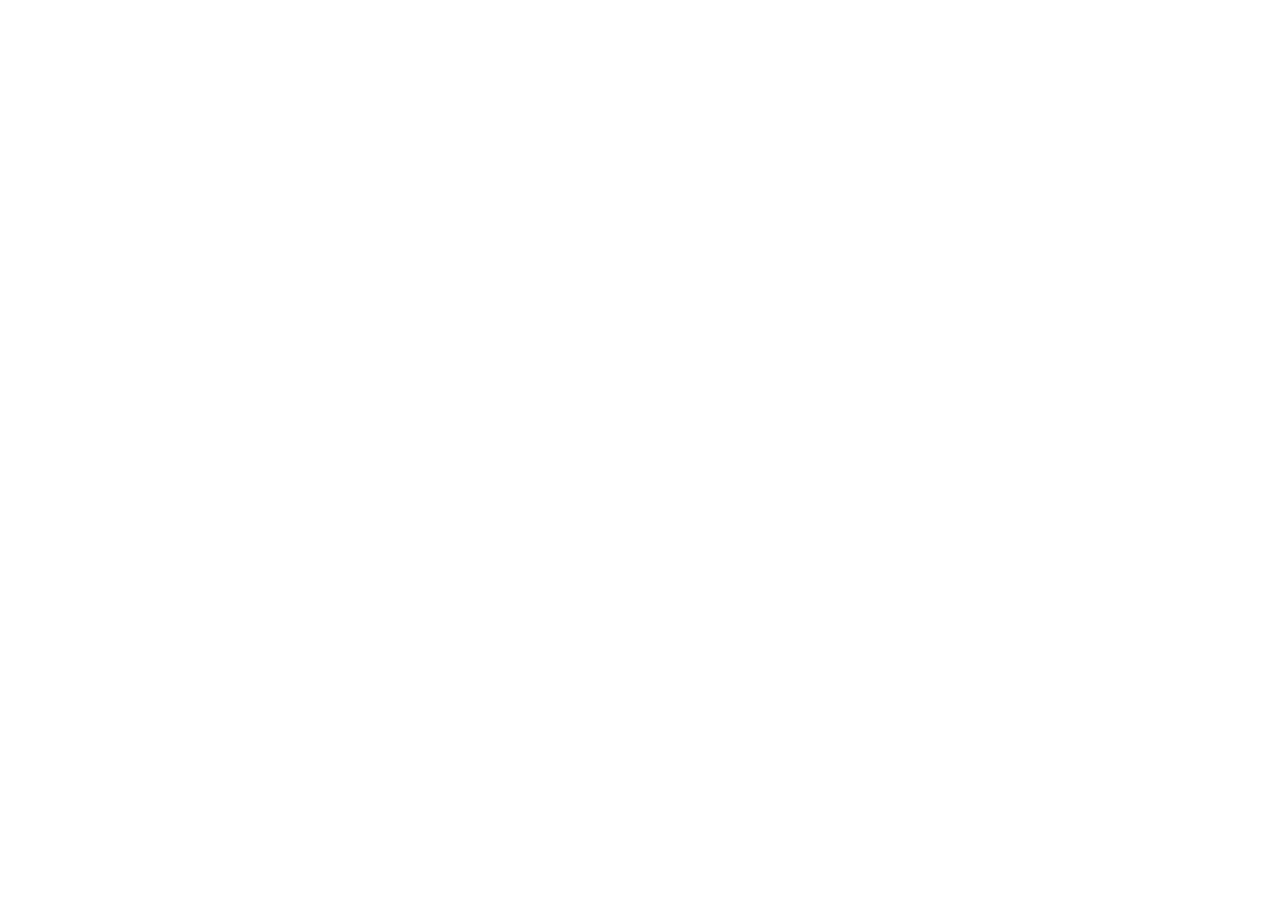
==== index.html @ 92d1eba6 "Überschriften und Schildchen: ruhiges Blau statt Türkis Kleine Überschriften hellblau auf Marineblau" ====
<!doctype html>
<html lang="de">
  <head>
    <meta charset="UTF-8" />
    <meta name="viewport" content="width=device-width, initial-scale=1.0" />
    <meta
      name="description"
      content="Konfigurieren Sie Ihren Skydancer: Garagenkonzept, Interieur, Reiseausführung und Gewicht."
    />
    <link rel="icon" type="image/png" href="./logo-original.png" />
    <title>Skydancer — Konfigurieren Sie Ihr Cabrio-Reisemobil</title>
    <script type="module" crossorigin src="/Skydancer-/assets/index-BU_CIuCB.js"></script>
    <link rel="stylesheet" crossorigin href="/Skydancer-/assets/index-BQ-g3cev.css?v=marineblau4">
  </head>
  <body>
    <div id="root"></div>
  </body>
</html>
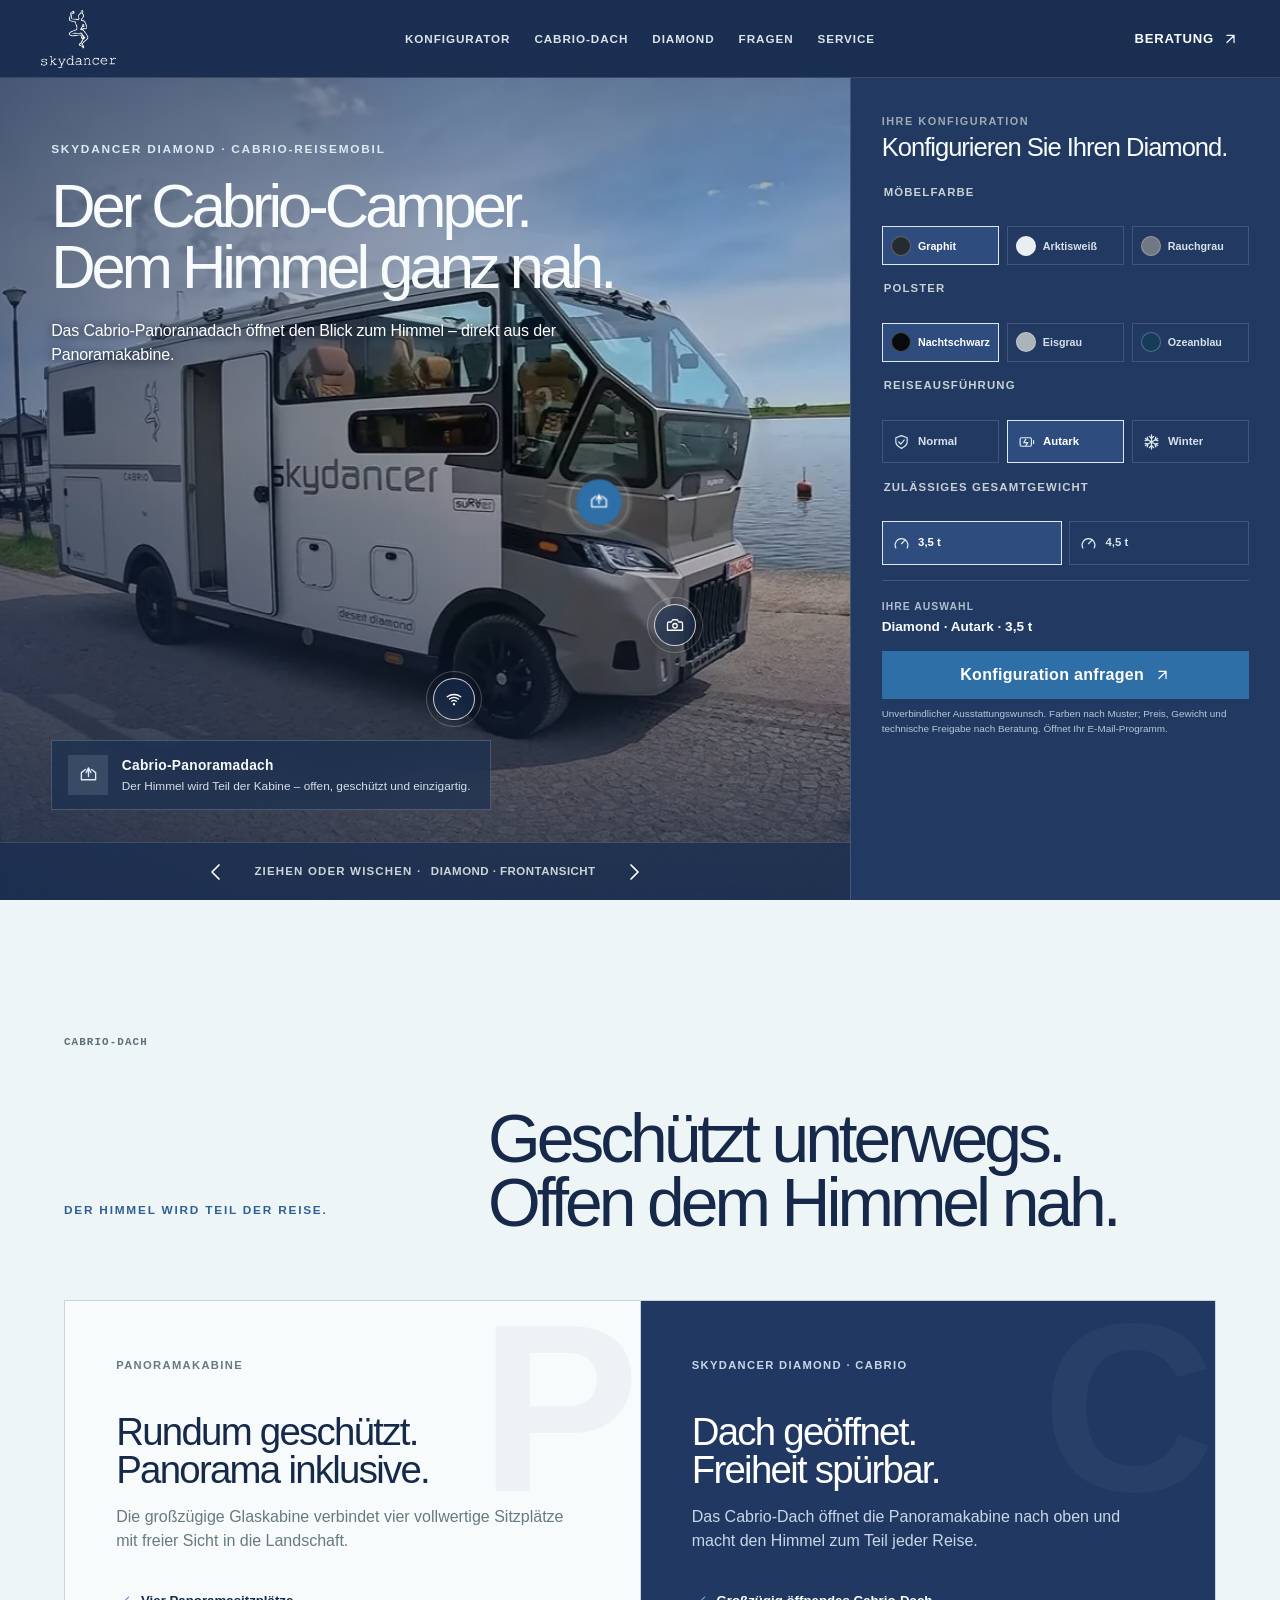
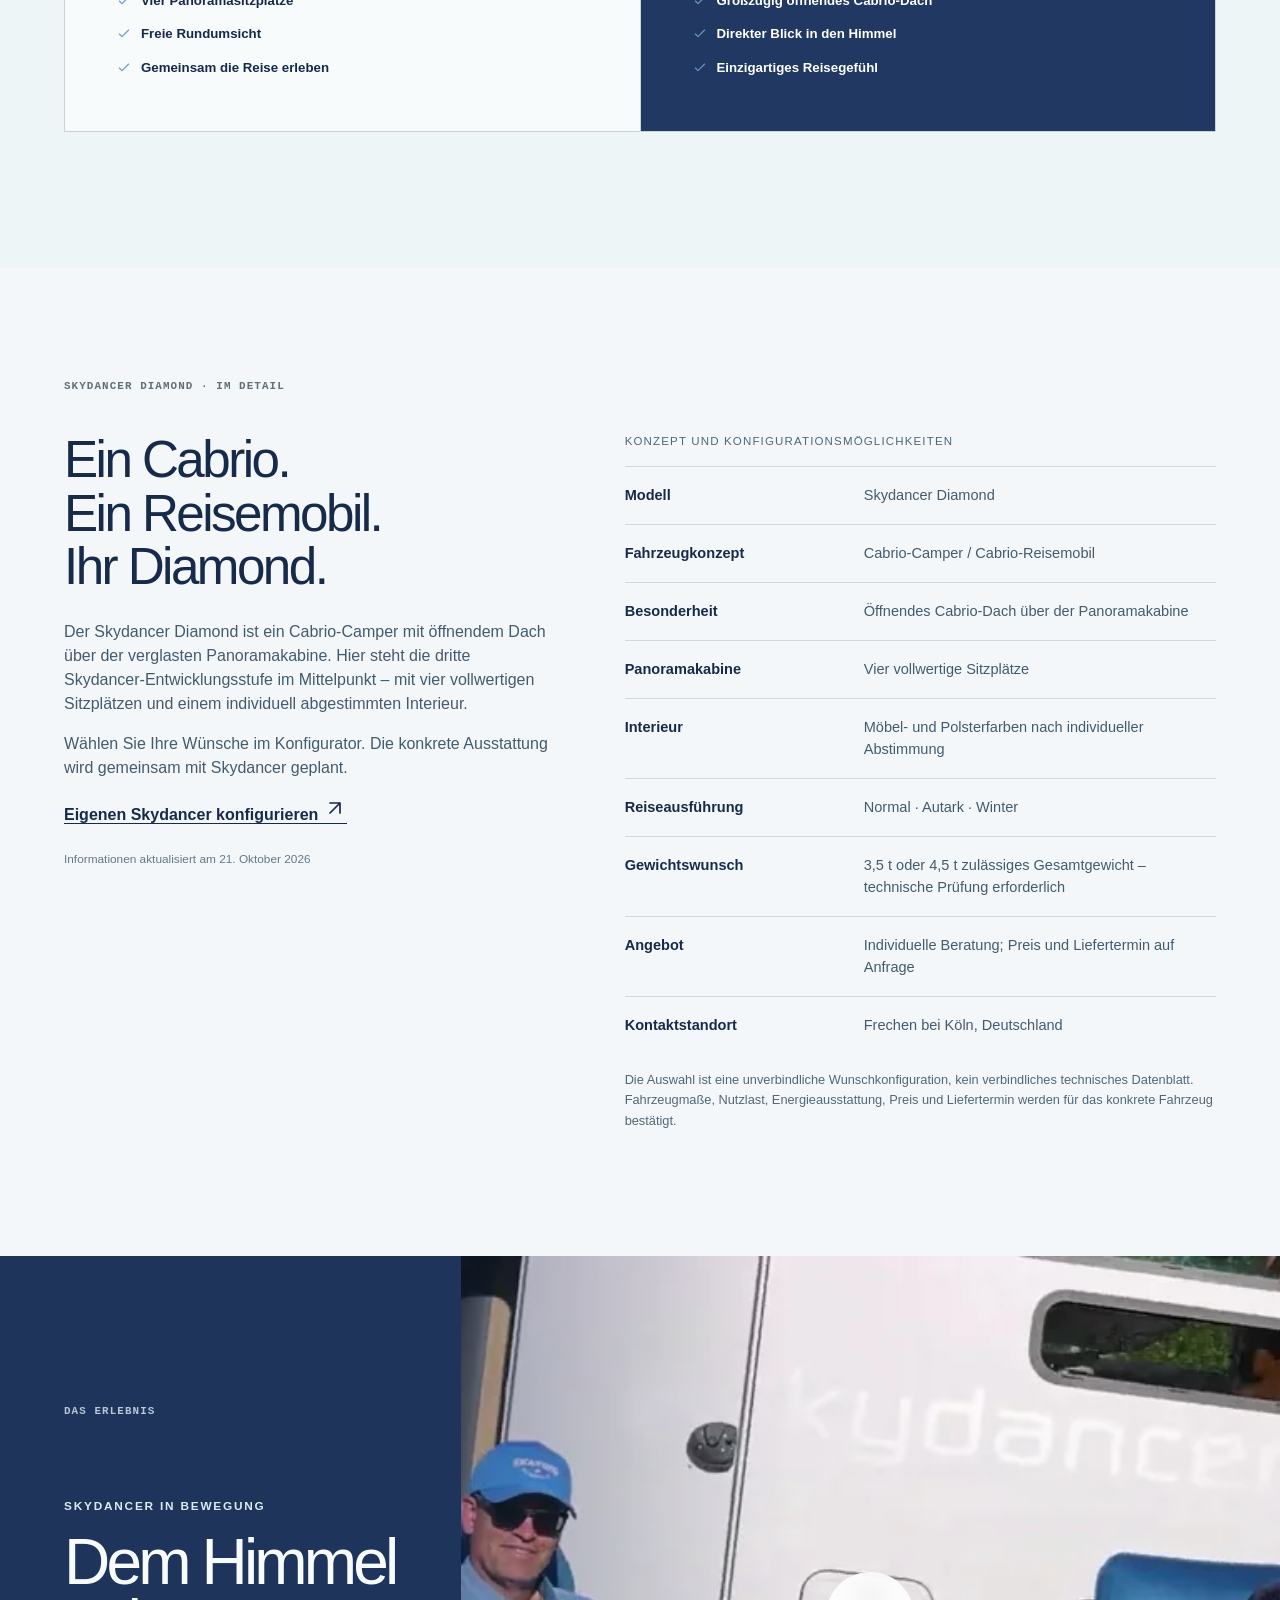
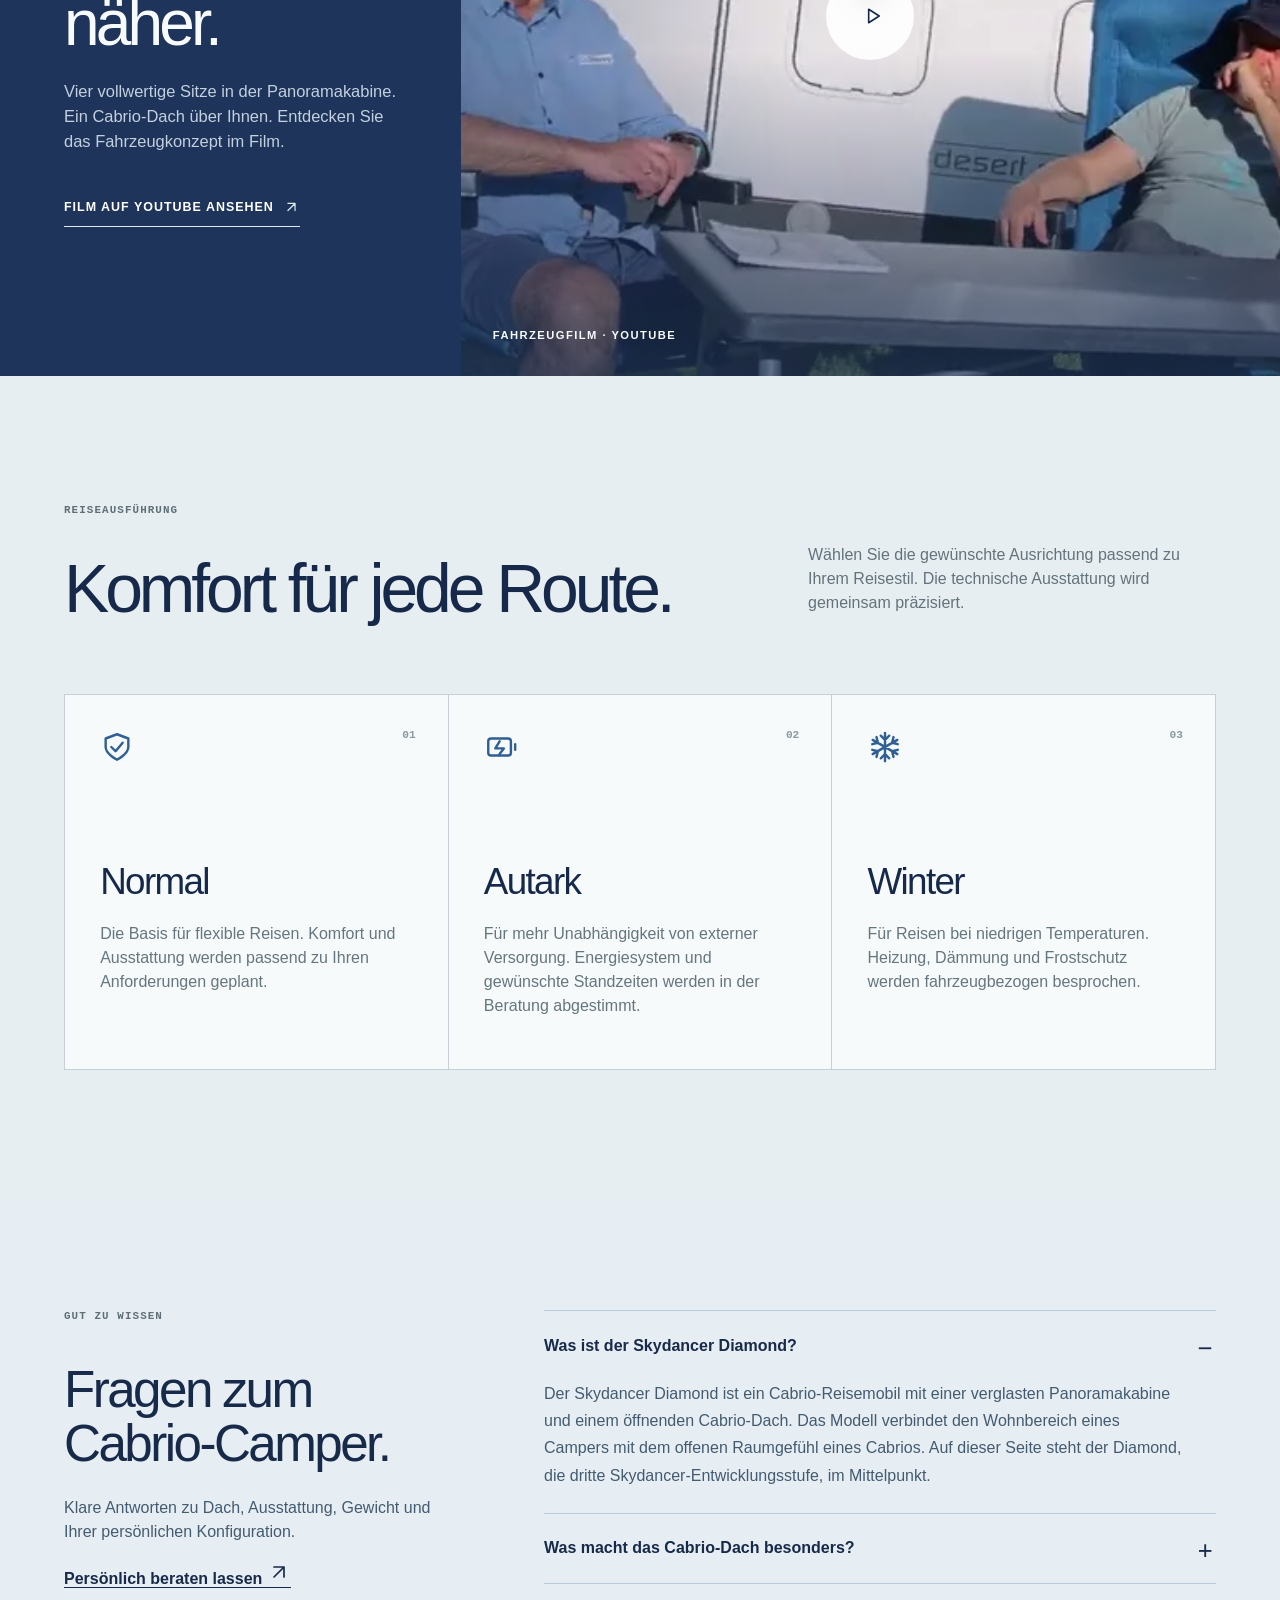
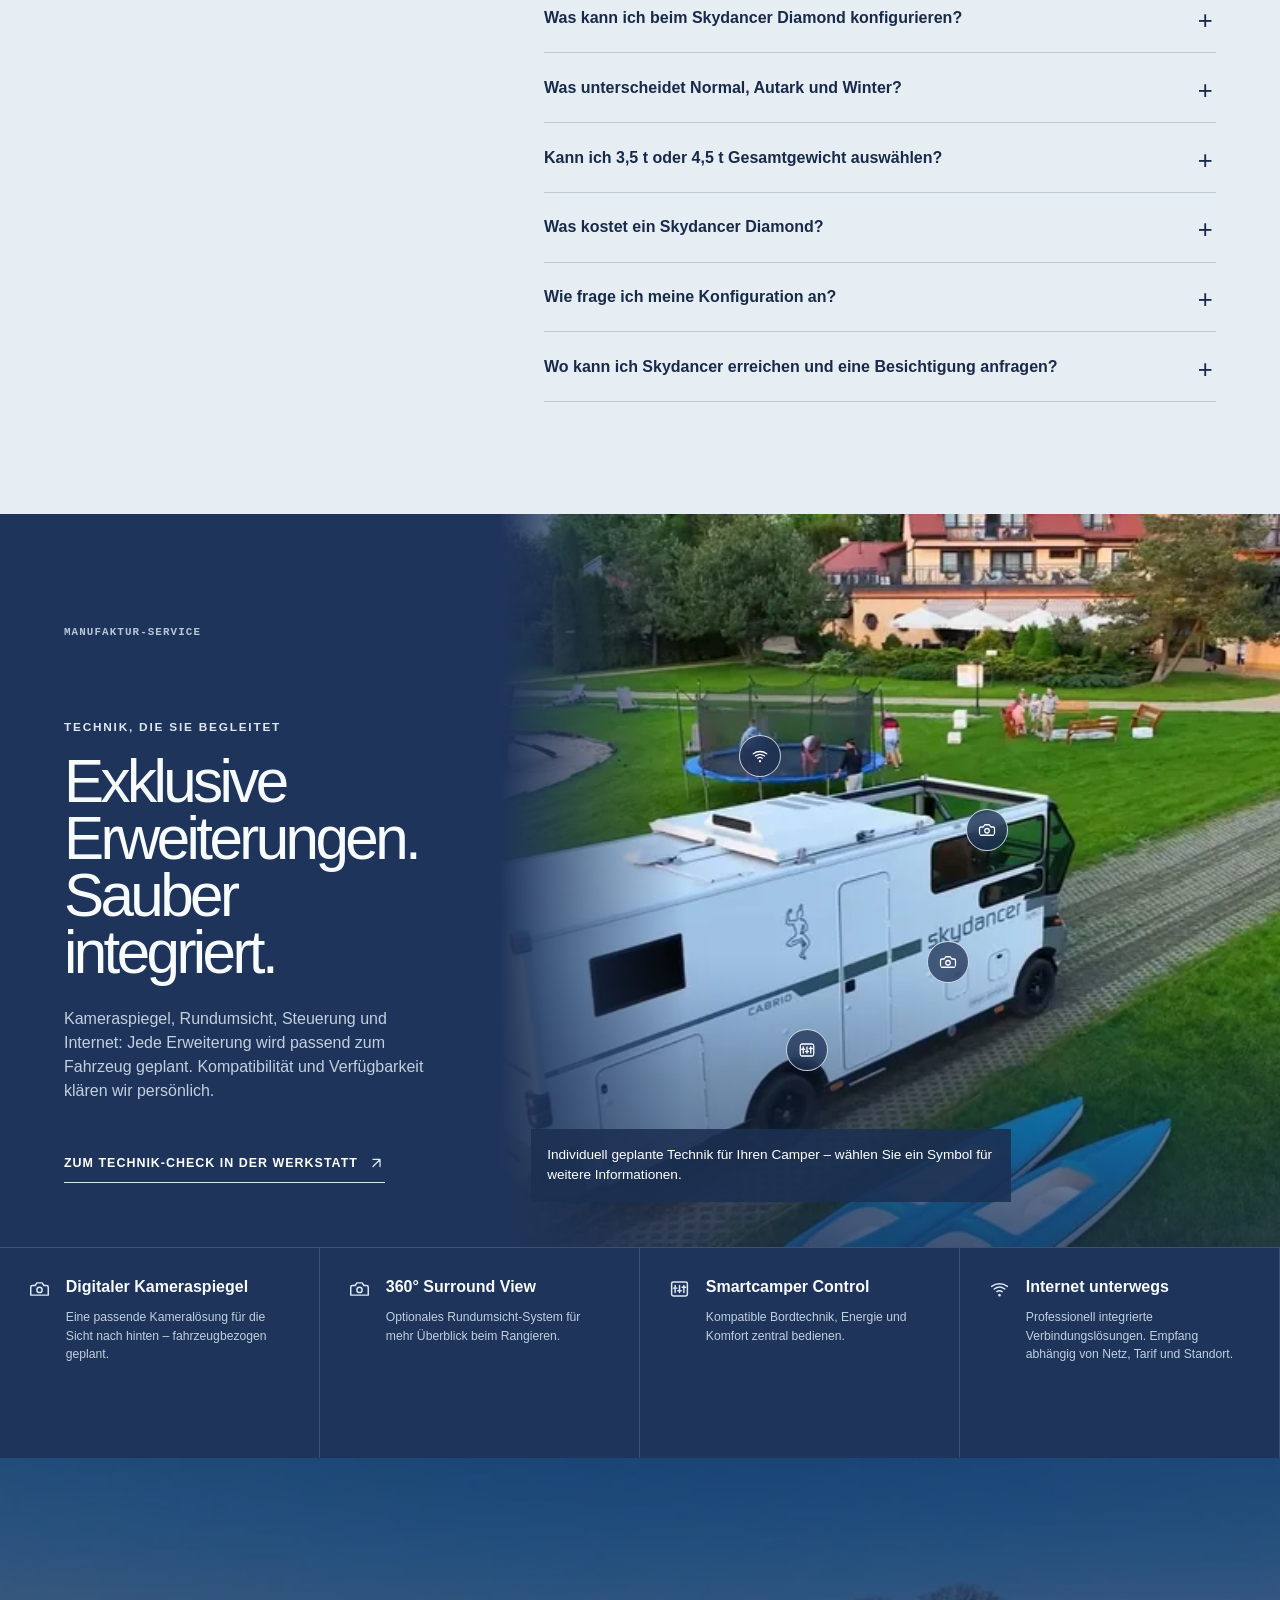
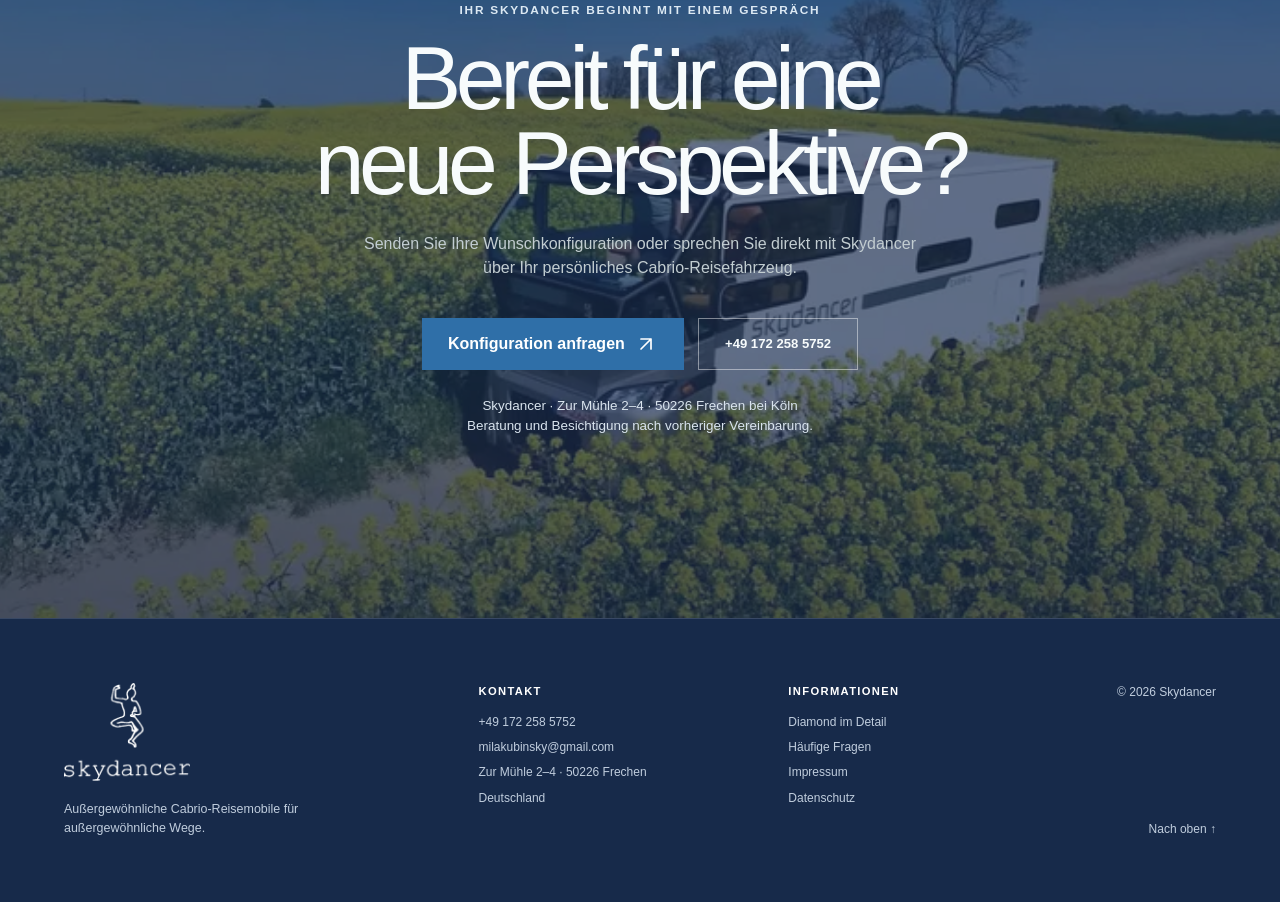
==== commit 128ecf79: "Optimize Diamond SEO: static content, schema, FAQ, sitemap and responsive images" ====
--- a/index.html
+++ b/index.html
@@ -1,18 +1,93 @@
 <!doctype html>
 <html lang="de">
-  <head>
-    <meta charset="UTF-8" />
-    <meta name="viewport" content="width=device-width, initial-scale=1.0" />
-    <meta
-      name="description"
-      content="Konfigurieren Sie Ihren Skydancer: Garagenkonzept, Interieur, Reiseausführung und Gewicht."
-    />
-    <link rel="icon" type="image/png" href="./logo-original.png" />
-    <title>Skydancer — Konfigurieren Sie Ihr Cabrio-Reisemobil</title>
-    <script type="module" crossorigin src="/Skydancer-/assets/index-BU_CIuCB.js"></script>
-    <link rel="stylesheet" crossorigin href="/Skydancer-/assets/index-BQ-g3cev.css?v=marineblau4">
-  </head>
-  <body>
-    <div id="root"></div>
-  </body>
+<head>
+  <meta charset="UTF-8">
+  <meta name="viewport" content="width=device-width, initial-scale=1">
+  <title>Skydancer Diamond – Cabrio-Camper mit Konfigurator</title>
+  <meta name="description" content="Skydancer Diamond: der Cabrio-Camper mit öffnendem Panoramadach. Möbel, Polster, Normal-, Autark- oder Winterausführung und 3,5 oder 4,5 t konfigurieren.">
+  <meta name="robots" content="index, follow, max-snippet:-1, max-image-preview:large, max-video-preview:-1">
+  <meta name="theme-color" content="#1b2f52">
+  <link rel="canonical" href="https://vanlifemum-boop.github.io/Skydancer-/">
+  <link rel="icon" type="image/png" href="logo-original.png">
+  <link rel="sitemap" type="application/xml" href="https://vanlifemum-boop.github.io/Skydancer-/sitemap.xml">
+  <meta property="og:type" content="website">
+  <meta property="og:locale" content="de_DE">
+  <meta property="og:site_name" content="Skydancer">
+  <meta property="og:title" content="Skydancer Diamond – Cabrio-Camper mit Konfigurator">
+  <meta property="og:description" content="Skydancer Diamond: der Cabrio-Camper mit öffnendem Panoramadach. Möbel, Polster, Normal-, Autark- oder Winterausführung und 3,5 oder 4,5 t konfigurieren.">
+  <meta property="og:url" content="https://vanlifemum-boop.github.io/Skydancer-/">
+  <meta property="og:image" content="https://vanlifemum-boop.github.io/Skydancer-/skydancer-diamond-front.jpg">
+  <meta property="og:image:width" content="1255">
+  <meta property="og:image:height" content="750">
+  <meta property="og:image:alt" content="Skydancer Diamond Cabrio-Camper mit Panoramakabine">
+  <meta name="twitter:card" content="summary_large_image">
+  <meta name="twitter:title" content="Skydancer Diamond – Cabrio-Camper mit Konfigurator">
+  <meta name="twitter:description" content="Skydancer Diamond: der Cabrio-Camper mit öffnendem Panoramadach. Möbel, Polster, Normal-, Autark- oder Winterausführung und 3,5 oder 4,5 t konfigurieren.">
+  <meta name="twitter:image" content="https://vanlifemum-boop.github.io/Skydancer-/skydancer-diamond-front.jpg">
+  <meta name="twitter:image:alt" content="Skydancer Diamond Cabrio-Camper mit Panoramakabine">
+  <link rel="preload" as="image" type="image/webp" href="assets/skydancer-diamond-front.webp" imagesrcset="assets/skydancer-diamond-front-768.webp 768w, assets/skydancer-diamond-front.webp 1255w" imagesizes="(max-width: 920px) 100vw, 68vw" fetchpriority="high">
+  <link rel="stylesheet" href="assets/site-v2.css">
+  <link rel="stylesheet" href="assets/seo-v2.css">
+  <script type="application/ld+json">{"@context":"https://schema.org","@graph":[{"@type":"Organization","@id":"https://vanlifemum-boop.github.io/Skydancer-/#organization","name":"Skydancer","url":"https://vanlifemum-boop.github.io/Skydancer-/","logo":"https://vanlifemum-boop.github.io/Skydancer-/logo-original.png","email":"milakubinsky@gmail.com","telephone":"+491722585752","address":{"@type":"PostalAddress","streetAddress":"Zur Mühle 2–4","postalCode":"50226","addressLocality":"Frechen","addressCountry":"DE"},"contactPoint":{"@type":"ContactPoint","telephone":"+491722585752","email":"milakubinsky@gmail.com","contactType":"Beratung","availableLanguage":"de"}},{"@type":"WebSite","@id":"https://vanlifemum-boop.github.io/Skydancer-/#website","url":"https://vanlifemum-boop.github.io/Skydancer-/","name":"Skydancer Diamond","inLanguage":"de-DE","publisher":{"@id":"https://vanlifemum-boop.github.io/Skydancer-/#organization"}},{"@type":"WebPage","@id":"https://vanlifemum-boop.github.io/Skydancer-/#webpage","url":"https://vanlifemum-boop.github.io/Skydancer-/","name":"Skydancer Diamond – Cabrio-Camper mit Konfigurator","description":"Skydancer Diamond: der Cabrio-Camper mit öffnendem Panoramadach. Möbel, Polster, Normal-, Autark- oder Winterausführung und 3,5 oder 4,5 t konfigurieren.","inLanguage":"de-DE","dateModified":"2026-10-21","isPartOf":{"@id":"https://vanlifemum-boop.github.io/Skydancer-/#website"},"mainEntity":{"@id":"https://vanlifemum-boop.github.io/Skydancer-/#diamond"},"primaryImageOfPage":{"@type":"ImageObject","url":"https://vanlifemum-boop.github.io/Skydancer-/skydancer-diamond-front.jpg","width":1255,"height":750},"hasPart":{"@id":"https://vanlifemum-boop.github.io/Skydancer-/#faq"}},{"@type":"Vehicle","@id":"https://vanlifemum-boop.github.io/Skydancer-/#diamond","name":"Skydancer Diamond","model":"Diamond","description":"Cabrio-Reisemobil mit öffnendem Cabrio-Dach und vier vollwertigen Sitzplätzen in der Panoramakabine. Möbel, Polster, Reiseausführung und gewünschtes Gesamtgewicht werden individuell abgestimmt.","url":"https://vanlifemum-boop.github.io/Skydancer-/","category":"Cabrio-Reisemobil","brand":{"@type":"Brand","name":"Skydancer"},"manufacturer":{"@id":"https://vanlifemum-boop.github.io/Skydancer-/#organization"},"image":["https://vanlifemum-boop.github.io/Skydancer-/skydancer-diamond-front.jpg","https://vanlifemum-boop.github.io/Skydancer-/skydancer-diamond-side.jpg","https://vanlifemum-boop.github.io/Skydancer-/skydancer-diamond-panorama.jpg"],"vehicleSeatingCapacity":4,"additionalProperty":[{"@type":"PropertyValue","name":"Cabrio-Dach","value":"Öffnendes Dach über der Panoramakabine"},{"@type":"PropertyValue","name":"Reiseausführungen","value":"Normal, Autark oder Winter – Ausstattung nach individueller Abstimmung"},{"@type":"PropertyValue","name":"Gewünschtes zulässiges Gesamtgewicht","value":"3,5 t oder 4,5 t – vorbehaltlich fahrzeugbezogener technischer Prüfung"}]},{"@type":"FAQPage","@id":"https://vanlifemum-boop.github.io/Skydancer-/#faq","url":"https://vanlifemum-boop.github.io/Skydancer-/#faq","inLanguage":"de-DE","isPartOf":{"@id":"https://vanlifemum-boop.github.io/Skydancer-/#webpage"},"mainEntity":[{"@type":"Question","name":"Was ist der Skydancer Diamond?","acceptedAnswer":{"@type":"Answer","text":"Der Skydancer Diamond ist ein Cabrio-Reisemobil mit einer verglasten Panoramakabine und einem öffnenden Cabrio-Dach. Das Modell verbindet den Wohnbereich eines Campers mit dem offenen Raumgefühl eines Cabrios. Auf dieser Seite steht der Diamond, die dritte Skydancer-Entwicklungsstufe, im Mittelpunkt."}},{"@type":"Question","name":"Was macht das Cabrio-Dach besonders?","acceptedAnswer":{"@type":"Answer","text":"Das Cabrio-Dach öffnet die Panoramakabine nach oben. Dadurch entsteht ein direkter Blick zum Himmel. In der Kabine befinden sich vier vollwertige Sitzplätze. Bedienung und zulässige Nutzung des Dachs werden bei der Fahrzeugberatung erläutert; maßgeblich sind die fahrzeugspezifischen Vorgaben."}},{"@type":"Question","name":"Was kann ich beim Skydancer Diamond konfigurieren?","acceptedAnswer":{"@type":"Answer","text":"Sie können Wünsche für die Möbelfarbe und die Polster auswählen sowie die Ausführung Normal, Autark oder Winter und ein zulässiges Gesamtgewicht von 3,5 t oder 4,5 t anfragen. Die Bildschirmfarben dienen der Orientierung. Materialien, tatsächliche Farbtöne und technische Kombinationen werden in der Beratung abgestimmt."}},{"@type":"Question","name":"Was unterscheidet Normal, Autark und Winter?","acceptedAnswer":{"@type":"Answer","text":"Normal bezeichnet die Basisausführung. Autark richtet sich an Reisen mit mehr Unabhängigkeit von externer Versorgung. Winter richtet sich an Reisen bei niedrigen Temperaturen. Welche Energie-, Heizungs- und Dämmkomponenten dafür verbaut werden, wird individuell festgelegt. Eine bestimmte Autarkiedauer oder Winter-Zertifizierung wird hier nicht zugesagt."}},{"@type":"Question","name":"Kann ich 3,5 t oder 4,5 t Gesamtgewicht auswählen?","acceptedAnswer":{"@type":"Answer","text":"Im Konfigurator stehen 3,5 t und 4,5 t als gewünschtes zulässiges Gesamtgewicht zur Auswahl. Das ist nicht die Nutzlast. Ob die gewünschte Ausstattung und das Gewicht zusammenpassen, wird fahrzeugbezogen geprüft. Verbindlich sind das individuelle Angebot und die Zulassungsunterlagen."}},{"@type":"Question","name":"Was kostet ein Skydancer Diamond?","acceptedAnswer":{"@type":"Answer","text":"Der Preis wird für die gewünschte Ausstattung individuell angeboten. Der Online-Konfigurator erstellt eine unverbindliche Anfrage und zeigt keinen verbindlichen Verkaufspreis. Preis, technische Freigabe und Liefertermin werden im persönlichen Gespräch geklärt."}},{"@type":"Question","name":"Wie frage ich meine Konfiguration an?","acceptedAnswer":{"@type":"Answer","text":"Wählen Sie Ihre Optionen und klicken Sie auf „Konfiguration anfragen“. Ihr E-Mail-Programm öffnet sich mit einer Zusammenfassung. Erst wenn Sie die E-Mail selbst absenden, wird die Anfrage übermittelt. Alternativ erreichen Sie Skydancer unter +49 172 258 5752 oder milakubinsky@gmail.com."}},{"@type":"Question","name":"Wo kann ich Skydancer erreichen und eine Besichtigung anfragen?","acceptedAnswer":{"@type":"Answer","text":"Die Kontaktadresse lautet Zur Mühle 2–4, 50226 Frechen bei Köln. Beratung, eine mögliche Besichtigung und die Verfügbarkeit eines Vorführfahrzeugs stimmen Sie bitte vorab telefonisch oder per E-Mail ab."}}]}]}</script>
+  <script src="assets/site-v2.js" defer></script>
+</head>
+<body id="top">
+<a class="skip-link" href="#konfigurator">Zum Inhalt springen</a>
+<svg class="svg-definitions" aria-hidden="true" focusable="false" xmlns="http://www.w3.org/2000/svg"><defs><symbol id="icon-arrow" viewBox="0 0 24 24" fill="none" stroke="currentColor" stroke-width="1.7" stroke-linecap="round" stroke-linejoin="round"><path d="M7 17 17 7M7 7h10v10"/></symbol><symbol id="icon-next" viewBox="0 0 24 24" fill="none" stroke="currentColor" stroke-width="1.7" stroke-linecap="round" stroke-linejoin="round"><path d="m9 5 7 7-7 7"/></symbol><symbol id="icon-previous" viewBox="0 0 24 24" fill="none" stroke="currentColor" stroke-width="1.7" stroke-linecap="round" stroke-linejoin="round"><path d="m15 5-7 7 7 7"/></symbol><symbol id="icon-menu" viewBox="0 0 24 24" fill="none" stroke="currentColor" stroke-width="1.7" stroke-linecap="round" stroke-linejoin="round"><path d="M4 6h16M4 12h16M4 18h16"/></symbol><symbol id="icon-roof" viewBox="0 0 24 24" fill="none" stroke="currentColor" stroke-width="1.7" stroke-linecap="round" stroke-linejoin="round"><path d="M3 18V9l5-4m8 0 5 4v9M3 18h18M9 9l3-6 3 6m-3-6v11"/></symbol><symbol id="icon-camera" viewBox="0 0 24 24" fill="none" stroke="currentColor" stroke-width="1.7" stroke-linecap="round" stroke-linejoin="round"><path d="m9 5-2 3H4a2 2 0 0 0-2 2v9h20v-9a2 2 0 0 0-2-2h-3l-2-3z"/><circle cx="12" cy="13" r="3"/></symbol><symbol id="icon-wifi" viewBox="0 0 24 24" fill="none" stroke="currentColor" stroke-width="1.7" stroke-linecap="round" stroke-linejoin="round"><path d="M3 9a15 15 0 0 1 18 0M6 12a10 10 0 0 1 12 0M9 15a5 5 0 0 1 6 0"/><circle cx="12" cy="19" r=".7"/></symbol><symbol id="icon-shield" viewBox="0 0 24 24" fill="none" stroke="currentColor" stroke-width="1.7" stroke-linecap="round" stroke-linejoin="round"><path d="M12 3 4 6v6c0 5 8 9 8 9s8-4 8-9V6zM8 12l3 3 5-6"/></symbol><symbol id="icon-energy" viewBox="0 0 24 24" fill="none" stroke="currentColor" stroke-width="1.7" stroke-linecap="round" stroke-linejoin="round"><rect x="3" y="6" width="16" height="12" rx="2"/><path d="M22 10v4M11 8l-3 5h6l-3 4"/></symbol><symbol id="icon-winter" viewBox="0 0 24 24" fill="none" stroke="currentColor" stroke-width="1.7" stroke-linecap="round" stroke-linejoin="round"><path d="M12 2v20M3.3 7l17.4 10M3.3 17 20.7 7M9 4l3 3 3-3M9 20l3-3 3 3M3 10l4-1-1-4M18 19l-1-4 4-1M6 19l1-4-4-1M21 10l-4-1 1-4"/></symbol><symbol id="icon-weight" viewBox="0 0 24 24" fill="none" stroke="currentColor" stroke-width="1.7" stroke-linecap="round" stroke-linejoin="round"><path d="M4 19a9 9 0 1 1 16 0M12 13l5-5"/></symbol><symbol id="icon-check" viewBox="0 0 24 24" fill="none" stroke="currentColor" stroke-width="1.7" stroke-linecap="round" stroke-linejoin="round"><path d="m5 12 4 4L19 6"/></symbol><symbol id="icon-play" viewBox="0 0 24 24" fill="none" stroke="currentColor" stroke-width="1.7" stroke-linecap="round" stroke-linejoin="round"><path d="m8 5 11 7-11 7z"/></symbol><symbol id="icon-control" viewBox="0 0 24 24" fill="none" stroke="currentColor" stroke-width="1.7" stroke-linecap="round" stroke-linejoin="round"><rect x="3" y="4" width="18" height="16" rx="2"/><path d="M7 8v8M12 8v8M17 8v8M5 11h4M10 14h4M15 10h4"/></symbol></defs></svg>
+<header class="site-header">
+  <a class="brand" href="#top" aria-label="Skydancer Startseite"><img src="logo-original.png" alt="Skydancer" width="130" height="101"></a>
+  <nav class="nav" id="main-navigation" aria-label="Hauptnavigation">
+    <a href="#konfigurator">Konfigurator</a><a href="#cabrio">Cabrio-Dach</a><a href="#diamond">Diamond</a><a href="#faq">Fragen</a><a href="#service">Service</a>
+  </nav>
+  <a class="header-cta" href="#kontakt">Beratung <svg aria-hidden="true" focusable="false" viewBox="0 0 24 24"><use href="#icon-arrow"></use></svg></a>
+  <button class="menu-button" type="button" aria-label="Menü öffnen" aria-expanded="false" aria-controls="main-navigation"><svg aria-hidden="true" focusable="false" viewBox="0 0 24 24"><use href="#icon-menu"></use></svg></button>
+</header>
+<noscript><nav class="nojs-nav" aria-label="Navigation ohne JavaScript"><a href="#konfigurator">Konfigurator</a><a href="#cabrio">Cabrio-Dach</a><a href="#diamond">Diamond</a><a href="#faq">Fragen</a><a href="#kontakt">Kontakt</a></nav></noscript>
+<main>
+<section class="configurator" id="konfigurator" aria-label="Skydancer Diamond und Konfigurator">
+  <div class="vehicle-stage" tabindex="0" role="region" aria-label="Fahrzeugansichten. Wechseln mit den Pfeiltasten oder durch Wischen.">
+    <picture><source type="image/webp" srcset="assets/skydancer-diamond-front-768.webp 768w, assets/skydancer-diamond-front.webp 1255w" sizes="(max-width: 920px) 100vw, 68vw"><img class="vehicle-image" src="skydancer-diamond-front.jpg" alt="Skydancer Diamond Cabrio-Camper in der Frontansicht mit Panoramakabine" width="1255" height="750" loading="eager" decoding="async" fetchpriority="high" draggable="false"></picture>
+    <div class="stage-scrim" aria-hidden="true"></div>
+    <div class="hero-copy"><span class="eyebrow">Skydancer Diamond · Cabrio-Reisemobil</span><h1>Der Cabrio-Camper.<br>Dem Himmel ganz nah.</h1><p>Das Cabrio-Panoramadach öffnet den Blick zum Himmel – direkt aus der Panoramakabine.</p></div>
+    <div class="hotspots" aria-label="Fahrzeugdetails">
+      <button class="hotspot hotspot-roof is-active" type="button" aria-label="Cabrio-Panoramadach" aria-pressed="true" aria-controls="feature-callout" data-title="Cabrio-Panoramadach" data-description="Der Himmel wird Teil der Kabine – offen, geschützt und einzigartig."><svg aria-hidden="true" focusable="false" viewBox="0 0 24 24"><use href="#icon-roof"></use></svg></button>
+      <button class="hotspot hotspot-camera" type="button" aria-label="Optionale 360-Grad-Kamera" aria-pressed="false" aria-controls="feature-callout" data-title="360° Kamera" data-description="Optionales Rundumsicht-System für entspanntes Rangieren und Parken."><svg aria-hidden="true" focusable="false" viewBox="0 0 24 24"><use href="#icon-camera"></use></svg></button>
+      <button class="hotspot hotspot-connect" type="button" aria-label="Optionale Internetlösung" aria-pressed="false" aria-controls="feature-callout" data-title="Internet unterwegs" data-description="Individuell geplante Verbindungslösung. Verfügbarkeit abhängig von Netz, Tarif und Standort."><svg aria-hidden="true" focusable="false" viewBox="0 0 24 24"><use href="#icon-wifi"></use></svg></button>
+    </div>
+    <div class="feature-callout" id="feature-callout" aria-live="polite"><div class="feature-icon" id="feature-icon"><svg aria-hidden="true" focusable="false" viewBox="0 0 24 24"><use href="#icon-roof"></use></svg></div><div><strong id="feature-title">Cabrio-Panoramadach</strong><span id="feature-text">Der Himmel wird Teil der Kabine – offen, geschützt und einzigartig.</span></div></div>
+    <div class="view-controls"><button type="button" data-view="previous" aria-label="Vorherige Fahrzeugansicht"><svg aria-hidden="true" focusable="false" viewBox="0 0 24 24"><use href="#icon-previous"></use></svg></button><span><span class="view-hint">Ziehen oder wischen · </span><span id="view-label" aria-live="polite">Diamond · Frontansicht</span></span><button type="button" data-view="next" aria-label="Nächste Fahrzeugansicht"><svg aria-hidden="true" focusable="false" viewBox="0 0 24 24"><use href="#icon-next"></use></svg></button></div>
+  </div>
+  <aside class="config-panel" aria-labelledby="config-title">
+    <div class="panel-heading"><div><p>Ihre Konfiguration</p><h2 id="config-title">Konfigurieren Sie Ihren Diamond.</h2></div></div>
+    <form id="configuration" aria-label="Unverbindliche Wunschkonfiguration">
+      <fieldset class="option-section compact-section"><legend>Möbelfarbe</legend><div class="swatch-options"><label class="swatch"><input type="radio" name="furniture" value="Graphit" checked><i class="graphite" aria-hidden="true"></i><span>Graphit</span></label><label class="swatch"><input type="radio" name="furniture" value="Arktisweiß"><i class="arctic" aria-hidden="true"></i><span>Arktisweiß</span></label><label class="swatch"><input type="radio" name="furniture" value="Rauchgrau"><i class="smoke" aria-hidden="true"></i><span>Rauchgrau</span></label></div></fieldset>
+      <fieldset class="option-section compact-section"><legend>Polster</legend><div class="swatch-options"><label class="swatch"><input type="radio" name="upholstery" value="Nachtschwarz" checked><i class="black" aria-hidden="true"></i><span>Nachtschwarz</span></label><label class="swatch"><input type="radio" name="upholstery" value="Eisgrau"><i class="ice" aria-hidden="true"></i><span>Eisgrau</span></label><label class="swatch"><input type="radio" name="upholstery" value="Ozeanblau"><i class="ocean" aria-hidden="true"></i><span>Ozeanblau</span></label></div></fieldset>
+      <fieldset class="option-section compact-section"><legend>Reiseausführung</legend><div class="edition-options"><label class="edition"><input type="radio" name="edition" value="Normal"><svg aria-hidden="true" focusable="false" viewBox="0 0 24 24"><use href="#icon-shield"></use></svg><span>Normal</span></label><label class="edition"><input type="radio" name="edition" value="Autark" checked><svg aria-hidden="true" focusable="false" viewBox="0 0 24 24"><use href="#icon-energy"></use></svg><span>Autark</span></label><label class="edition"><input type="radio" name="edition" value="Winter"><svg aria-hidden="true" focusable="false" viewBox="0 0 24 24"><use href="#icon-winter"></use></svg><span>Winter</span></label></div></fieldset>
+      <fieldset class="option-section compact-section"><legend>Zulässiges Gesamtgewicht</legend><div class="weight-options"><label class="weight"><input type="radio" name="weight" value="3,5 t" checked><svg aria-hidden="true" focusable="false" viewBox="0 0 24 24"><use href="#icon-weight"></use></svg><span>3,5 t</span></label><label class="weight"><input type="radio" name="weight" value="4,5 t"><svg aria-hidden="true" focusable="false" viewBox="0 0 24 24"><use href="#icon-weight"></use></svg><span>4,5 t</span></label></div></fieldset>
+    </form>
+    <div class="config-summary"><div><span>Ihre Auswahl</span><strong id="selection-summary" aria-live="polite">Diamond · Autark · 3,5 t</strong></div><a class="request-button" data-configuration-link href="mailto:milakubinsky@gmail.com?subject=Skydancer%20Diamond%20Beratung">Konfiguration anfragen <svg aria-hidden="true" focusable="false" viewBox="0 0 24 24"><use href="#icon-arrow"></use></svg></a><small>Unverbindlicher Ausstattungswunsch. Farben nach Muster; Preis, Gewicht und technische Freigabe nach Beratung. Öffnet Ihr E-Mail-Programm.</small></div>
+    <noscript><p class="nojs-note">Die Produktinformationen sind ohne JavaScript vollständig lesbar. Bitte nennen Sie Ihre gewünschten Optionen in der E-Mail oder telefonisch.</p></noscript>
+  </aside>
+</section>
+<section class="statement-section" id="cabrio" aria-labelledby="roof-title">
+  <span class="section-index">Cabrio-Dach</span><div class="statement-copy"><p class="eyebrow dark">Der Himmel wird Teil der Reise.</p><h2 id="roof-title">Geschützt unterwegs.<br>Offen dem Himmel nah.</h2></div>
+  <div class="model-comparison">
+    <article><div class="model-number" aria-hidden="true">P</div><span>Panoramakabine</span><h3>Rundum geschützt.<br>Panorama inklusive.</h3><p>Die großzügige Glaskabine verbindet vier vollwertige Sitzplätze mit freier Sicht in die Landschaft.</p><ul><li><svg aria-hidden="true" focusable="false" viewBox="0 0 24 24"><use href="#icon-check"></use></svg> Vier Panoramasitzplätze</li><li><svg aria-hidden="true" focusable="false" viewBox="0 0 24 24"><use href="#icon-check"></use></svg> Freie Rundumsicht</li><li><svg aria-hidden="true" focusable="false" viewBox="0 0 24 24"><use href="#icon-check"></use></svg> Gemeinsam die Reise erleben</li></ul></article>
+    <article class="featured-model"><div class="model-number" aria-hidden="true">C</div><span>Skydancer Diamond · Cabrio</span><h3>Dach geöffnet.<br>Freiheit spürbar.</h3><p>Das Cabrio-Dach öffnet die Panoramakabine nach oben und macht den Himmel zum Teil jeder Reise.</p><ul><li><svg aria-hidden="true" focusable="false" viewBox="0 0 24 24"><use href="#icon-check"></use></svg> Großzügig öffnendes Cabrio-Dach</li><li><svg aria-hidden="true" focusable="false" viewBox="0 0 24 24"><use href="#icon-check"></use></svg> Direkter Blick in den Himmel</li><li><svg aria-hidden="true" focusable="false" viewBox="0 0 24 24"><use href="#icon-check"></use></svg> Einzigartiges Reisegefühl</li></ul></article>
+  </div>
+</section>
+<section class="facts-section" id="diamond" aria-labelledby="diamond-title">
+  <span class="section-index">Skydancer Diamond · Im Detail</span><div class="facts-layout"><div class="facts-intro"><h2 id="diamond-title">Ein Cabrio.<br>Ein Reisemobil.<br>Ihr Diamond.</h2><p>Der Skydancer Diamond ist ein Cabrio-Camper mit öffnendem Dach über der verglasten Panoramakabine. Hier steht die dritte Skydancer-Entwicklungsstufe im Mittelpunkt – mit vier vollwertigen Sitzplätzen und einem individuell abgestimmten Interieur.</p><p>Wählen Sie Ihre Wünsche im Konfigurator. Die konkrete Ausstattung wird gemeinsam mit Skydancer geplant.</p><a class="text-link" href="#configuration">Eigenen Skydancer konfigurieren <svg aria-hidden="true" focusable="false" viewBox="0 0 24 24"><use href="#icon-arrow"></use></svg></a><span class="updated-at">Informationen aktualisiert am <time datetime="2026-10-21">21. Oktober 2026</time></span></div><div><table class="facts-table"><caption>Konzept und Konfigurationsmöglichkeiten</caption><tbody><tr><th scope="row">Modell</th><td>Skydancer Diamond</td></tr><tr><th scope="row">Fahrzeugkonzept</th><td>Cabrio-Camper / Cabrio-Reisemobil</td></tr><tr><th scope="row">Besonderheit</th><td>Öffnendes Cabrio-Dach über der Panoramakabine</td></tr><tr><th scope="row">Panoramakabine</th><td>Vier vollwertige Sitzplätze</td></tr><tr><th scope="row">Interieur</th><td>Möbel- und Polsterfarben nach individueller Abstimmung</td></tr><tr><th scope="row">Reiseausführung</th><td>Normal · Autark · Winter</td></tr><tr><th scope="row">Gewichtswunsch</th><td>3,5 t oder 4,5 t zulässiges Gesamtgewicht – technische Prüfung erforderlich</td></tr><tr><th scope="row">Angebot</th><td>Individuelle Beratung; Preis und Liefertermin auf Anfrage</td></tr><tr><th scope="row">Kontaktstandort</th><td>Frechen bei Köln, Deutschland</td></tr></tbody></table><p class="facts-note">Die Auswahl ist eine unverbindliche Wunschkonfiguration, kein verbindliches technisches Datenblatt. Fahrzeugmaße, Nutzlast, Energieausstattung, Preis und Liefertermin werden für das konkrete Fahrzeug bestätigt.</p></div></div>
+</section>
+<section class="film-section" id="erlebnis" aria-labelledby="film-title">
+  <div class="film-copy"><span class="section-index light">Das Erlebnis</span><p class="eyebrow">Skydancer in Bewegung</p><h2 id="film-title">Dem Himmel näher.</h2><p>Vier vollwertige Sitze in der Panoramakabine. Ein Cabrio-Dach über Ihnen. Entdecken Sie das Fahrzeugkonzept im Film.</p><a href="https://youtu.be/2TogOYPFyOQ" target="_blank" rel="noopener noreferrer">Film auf YouTube ansehen <svg aria-hidden="true" focusable="false" viewBox="0 0 24 24"><use href="#icon-arrow"></use></svg></a></div>
+  <a class="film-card" href="https://youtu.be/2TogOYPFyOQ" target="_blank" rel="noopener noreferrer" aria-label="Skydancer Fahrzeugfilm auf YouTube ansehen, öffnet neuen Tab"><picture><source type="image/webp" srcset="assets/skydancer-video-768.webp 768w, assets/skydancer-video.webp 1280w" sizes="(max-width: 920px) 100vw, 60vw"><img src="skydancer-video.jpg" alt="Vorschaubild des Skydancer Fahrzeugfilms" width="1280" height="720" loading="lazy" decoding="async"></picture><span class="play-button"><svg aria-hidden="true" focusable="false" viewBox="0 0 24 24"><use href="#icon-play"></use></svg></span><span class="film-label">Fahrzeugfilm · YouTube</span></a>
+</section>
+<section class="editions-section" id="ausfuehrungen" aria-labelledby="editions-title"><div class="section-heading-row"><div><span class="section-index">Reiseausführung</span><h2 id="editions-title">Komfort für jede Route.</h2></div><p>Wählen Sie die gewünschte Ausrichtung passend zu Ihrem Reisestil. Die technische Ausstattung wird gemeinsam präzisiert.</p></div><div class="edition-cards"><article><svg aria-hidden="true" focusable="false" viewBox="0 0 24 24"><use href="#icon-shield"></use></svg><span>01</span><h3>Normal</h3><p>Die Basis für flexible Reisen. Komfort und Ausstattung werden passend zu Ihren Anforderungen geplant.</p></article><article><svg aria-hidden="true" focusable="false" viewBox="0 0 24 24"><use href="#icon-energy"></use></svg><span>02</span><h3>Autark</h3><p>Für mehr Unabhängigkeit von externer Versorgung. Energiesystem und gewünschte Standzeiten werden in der Beratung abgestimmt.</p></article><article><svg aria-hidden="true" focusable="false" viewBox="0 0 24 24"><use href="#icon-winter"></use></svg><span>03</span><h3>Winter</h3><p>Für Reisen bei niedrigen Temperaturen. Heizung, Dämmung und Frostschutz werden fahrzeugbezogen besprochen.</p></article></div></section>
+<section class="faq-section" id="faq" aria-labelledby="faq-title"><div class="faq-intro"><span class="section-index">Gut zu wissen</span><h2 id="faq-title">Fragen zum<br>Cabrio-Camper.</h2><p>Klare Antworten zu Dach, Ausstattung, Gewicht und Ihrer persönlichen Konfiguration.</p><a class="text-link" href="#kontakt">Persönlich beraten lassen <svg aria-hidden="true" focusable="false" viewBox="0 0 24 24"><use href="#icon-arrow"></use></svg></a></div><div class="faq-list"><details open><summary>Was ist der Skydancer Diamond?</summary><p>Der Skydancer Diamond ist ein Cabrio-Reisemobil mit einer verglasten Panoramakabine und einem öffnenden Cabrio-Dach. Das Modell verbindet den Wohnbereich eines Campers mit dem offenen Raumgefühl eines Cabrios. Auf dieser Seite steht der Diamond, die dritte Skydancer-Entwicklungsstufe, im Mittelpunkt.</p></details><details><summary>Was macht das Cabrio-Dach besonders?</summary><p>Das Cabrio-Dach öffnet die Panoramakabine nach oben. Dadurch entsteht ein direkter Blick zum Himmel. In der Kabine befinden sich vier vollwertige Sitzplätze. Bedienung und zulässige Nutzung des Dachs werden bei der Fahrzeugberatung erläutert; maßgeblich sind die fahrzeugspezifischen Vorgaben.</p></details><details><summary>Was kann ich beim Skydancer Diamond konfigurieren?</summary><p>Sie können Wünsche für die Möbelfarbe und die Polster auswählen sowie die Ausführung Normal, Autark oder Winter und ein zulässiges Gesamtgewicht von 3,5 t oder 4,5 t anfragen. Die Bildschirmfarben dienen der Orientierung. Materialien, tatsächliche Farbtöne und technische Kombinationen werden in der Beratung abgestimmt.</p></details><details><summary>Was unterscheidet Normal, Autark und Winter?</summary><p>Normal bezeichnet die Basisausführung. Autark richtet sich an Reisen mit mehr Unabhängigkeit von externer Versorgung. Winter richtet sich an Reisen bei niedrigen Temperaturen. Welche Energie-, Heizungs- und Dämmkomponenten dafür verbaut werden, wird individuell festgelegt. Eine bestimmte Autarkiedauer oder Winter-Zertifizierung wird hier nicht zugesagt.</p></details><details><summary>Kann ich 3,5 t oder 4,5 t Gesamtgewicht auswählen?</summary><p>Im Konfigurator stehen 3,5 t und 4,5 t als gewünschtes zulässiges Gesamtgewicht zur Auswahl. Das ist nicht die Nutzlast. Ob die gewünschte Ausstattung und das Gewicht zusammenpassen, wird fahrzeugbezogen geprüft. Verbindlich sind das individuelle Angebot und die Zulassungsunterlagen.</p></details><details><summary>Was kostet ein Skydancer Diamond?</summary><p>Der Preis wird für die gewünschte Ausstattung individuell angeboten. Der Online-Konfigurator erstellt eine unverbindliche Anfrage und zeigt keinen verbindlichen Verkaufspreis. Preis, technische Freigabe und Liefertermin werden im persönlichen Gespräch geklärt.</p></details><details><summary>Wie frage ich meine Konfiguration an?</summary><p>Wählen Sie Ihre Optionen und klicken Sie auf „Konfiguration anfragen“. Ihr E-Mail-Programm öffnet sich mit einer Zusammenfassung. Erst wenn Sie die E-Mail selbst absenden, wird die Anfrage übermittelt. Alternativ erreichen Sie Skydancer unter +49 172 258 5752 oder milakubinsky@gmail.com.</p></details><details><summary>Wo kann ich Skydancer erreichen und eine Besichtigung anfragen?</summary><p>Die Kontaktadresse lautet Zur Mühle 2–4, 50226 Frechen bei Köln. Beratung, eine mögliche Besichtigung und die Verfügbarkeit eines Vorführfahrzeugs stimmen Sie bitte vorab telefonisch oder per E-Mail ab.</p></details></div></section>
+<section class="service-section" id="service" aria-labelledby="service-title"><div class="service-intro"><span class="section-index light">Manufaktur-Service</span><p class="eyebrow">Technik, die Sie begleitet</p><h2 id="service-title">Exklusive Erweiterungen.<br>Sauber integriert.</h2><p>Kameraspiegel, Rundumsicht, Steuerung und Internet: Jede Erweiterung wird passend zum Fahrzeug geplant. Kompatibilität und Verfügbarkeit klären wir persönlich.</p><a class="service-link" href="https://vanlifemum-boop.github.io/Skydancer-System-Services/#technik-check">Zum Technik-Check in der Werkstatt <svg aria-hidden="true" focusable="false" viewBox="0 0 24 24"><use href="#icon-arrow"></use></svg></a></div><div class="service-visual"><picture><source type="image/webp" srcset="assets/skydancer-diamond-side-768.webp 768w, assets/skydancer-diamond-side.webp 1263w" sizes="(max-width: 920px) 100vw, 60vw"><img src="skydancer-diamond-side.jpg" alt="Skydancer Diamond in der Seitenansicht mit auswählbaren Service-Informationen" width="1263" height="751" loading="lazy" decoding="async"></picture><button type="button" class="service-pin service-pin-1" aria-label="Digitaler Kameraspiegel" aria-pressed="false" aria-controls="service-caption" data-title="Digitaler Kameraspiegel" data-description="Eine passende Kameralösung für die Sicht nach hinten – fahrzeugbezogen geplant."><svg aria-hidden="true" focusable="false" viewBox="0 0 24 24"><use href="#icon-camera"></use></svg><span><b>Digitaler Kameraspiegel</b><small>Eine passende Kameralösung für die Sicht nach hinten – fahrzeugbezogen geplant.</small></span></button><button type="button" class="service-pin service-pin-2" aria-label="360° Surround View" aria-pressed="false" aria-controls="service-caption" data-title="360° Surround View" data-description="Optionales Rundumsicht-System für mehr Überblick beim Rangieren."><svg aria-hidden="true" focusable="false" viewBox="0 0 24 24"><use href="#icon-camera"></use></svg><span><b>360° Surround View</b><small>Optionales Rundumsicht-System für mehr Überblick beim Rangieren.</small></span></button><button type="button" class="service-pin service-pin-3" aria-label="Smartcamper Control" aria-pressed="false" aria-controls="service-caption" data-title="Smartcamper Control" data-description="Kompatible Bordtechnik, Energie und Komfort zentral bedienen."><svg aria-hidden="true" focusable="false" viewBox="0 0 24 24"><use href="#icon-control"></use></svg><span><b>Smartcamper Control</b><small>Kompatible Bordtechnik, Energie und Komfort zentral bedienen.</small></span></button><button type="button" class="service-pin service-pin-4" aria-label="Internet unterwegs" aria-pressed="false" aria-controls="service-caption" data-title="Internet unterwegs" data-description="Professionell integrierte Verbindungslösungen. Empfang abhängig von Netz, Tarif und Standort."><svg aria-hidden="true" focusable="false" viewBox="0 0 24 24"><use href="#icon-wifi"></use></svg><span><b>Internet unterwegs</b><small>Professionell integrierte Verbindungslösungen. Empfang abhängig von Netz, Tarif und Standort.</small></span></button><p class="service-caption" id="service-caption" aria-live="polite">Individuell geplante Technik für Ihren Camper – wählen Sie ein Symbol für weitere Informationen.</p></div><div class="service-list"><article><svg aria-hidden="true" focusable="false" viewBox="0 0 24 24"><use href="#icon-camera"></use></svg><div><h3>Digitaler Kameraspiegel</h3><p>Eine passende Kameralösung für die Sicht nach hinten – fahrzeugbezogen geplant.</p></div></article><article><svg aria-hidden="true" focusable="false" viewBox="0 0 24 24"><use href="#icon-camera"></use></svg><div><h3>360° Surround View</h3><p>Optionales Rundumsicht-System für mehr Überblick beim Rangieren.</p></div></article><article><svg aria-hidden="true" focusable="false" viewBox="0 0 24 24"><use href="#icon-control"></use></svg><div><h3>Smartcamper Control</h3><p>Kompatible Bordtechnik, Energie und Komfort zentral bedienen.</p></div></article><article><svg aria-hidden="true" focusable="false" viewBox="0 0 24 24"><use href="#icon-wifi"></use></svg><div><h3>Internet unterwegs</h3><p>Professionell integrierte Verbindungslösungen. Empfang abhängig von Netz, Tarif und Standort.</p></div></article></div></section>
+<section class="contact-section" id="kontakt" aria-labelledby="contact-title"><picture><source type="image/webp" srcset="assets/skydancer-diamond-panorama-768.webp 768w, assets/skydancer-diamond-panorama.webp 1400w" sizes="(max-width: 920px) 100vw, 60vw"><img src="skydancer-diamond-panorama.jpg" alt="Skydancer Diamond in der Panoramaansicht" width="1400" height="750" loading="lazy" decoding="async"></picture><div class="contact-overlay" aria-hidden="true"></div><div class="contact-content"><span class="eyebrow">Ihr Skydancer beginnt mit einem Gespräch</span><h2 id="contact-title">Bereit für eine<br>neue Perspektive?</h2><p>Senden Sie Ihre Wunschkonfiguration oder sprechen Sie direkt mit Skydancer über Ihr persönliches Cabrio-Reisefahrzeug.</p><div class="contact-actions"><a class="contact-primary" data-configuration-link href="mailto:milakubinsky@gmail.com?subject=Skydancer%20Diamond%20Beratung">Konfiguration anfragen <svg aria-hidden="true" focusable="false" viewBox="0 0 24 24"><use href="#icon-arrow"></use></svg></a><a class="contact-secondary" href="tel:+491722585752">+49 172 258 5752</a></div><p class="manufacturer-note">Skydancer · Zur Mühle 2–4 · 50226 Frechen bei Köln<br>Beratung und Besichtigung nach vorheriger Vereinbarung.</p></div></section>
+</main>
+<footer><div class="footer-brand"><img src="logo-original.png" alt="Skydancer" width="130" height="101" loading="lazy" decoding="async"><p>Außergewöhnliche Cabrio-Reisemobile für außergewöhnliche Wege.</p></div><div><strong>Kontakt</strong><a href="tel:+491722585752">+49 172 258 5752</a><a href="mailto:milakubinsky@gmail.com">milakubinsky@gmail.com</a><span>Zur Mühle 2–4 · 50226 Frechen</span><span>Deutschland</span></div><div><strong>Informationen</strong><a href="#diamond">Diamond im Detail</a><a href="#faq">Häufige Fragen</a><a href="https://www.skydancer-camper.de/de/impressum" target="_blank" rel="noopener noreferrer">Impressum</a><a href="https://www.skydancer-camper.de/de/datenschutz" target="_blank" rel="noopener noreferrer">Datenschutz</a></div><div class="footer-end"><span>© 2026 Skydancer</span><a href="#top">Nach oben ↑</a></div></footer>
+</body>
 </html>
--- a/assets/site-v2.css
+++ b/assets/site-v2.css
@@ -0,0 +1 @@
+:root{--ink:#1b2f52;--ink-soft:#223a62;--panel:#284370;--line:#ffffff24;--ice:#eef5f7;--silver:#aab7be;--accent:#dce9f3;--accent-strong:#2f6fa8;--background:#1b2f52;--foreground:#f7fbfc;--card:#223a62;--card-foreground:#f7fbfc;--popover:#223a62;--popover-foreground:#f7fbfc;--primary:#dce9f3;--primary-foreground:#16294a;--secondary:#2c4675;--secondary-foreground:#f7fbfc;--muted:#2c4675;--muted-foreground:#aab7be;--border:#ffffff29;--input:#ffffff2e;--ring:#dce9f3;--radius:.4rem}*{box-sizing:border-box}html{scroll-behavior:smooth;background:var(--ink)}body{background:var(--ink);color:var(--foreground);margin:0;font-family:Helvetica Neue,Inter,Arial,sans-serif;font-size:16px;line-height:1.5;overflow-x:hidden}button,a{-webkit-tap-highlight-color:transparent}a{color:inherit;text-decoration:none}button{font:inherit}img{max-width:100%}.site-header{z-index:80;-webkit-backdrop-filter:blur(18px);backdrop-filter:blur(18px);background:linear-gradient(#1b2f52eb,#1b2f5294);border-bottom:1px solid #ffffff21;grid-template-columns:1fr auto 1fr;align-items:center;height:78px;padding:0 3.2vw;display:grid;position:fixed;inset:0 0 auto}.brand{align-items:center;width:auto;height:100%;display:flex}.brand img,.footer-brand img{filter:brightness(0)invert();width:100%;height:auto}.brand img{width:auto;height:58px}.nav{align-items:center;gap:2.25rem;display:flex}.nav a{color:#dbe4e8;letter-spacing:.08em;text-transform:uppercase;font-size:.79rem;font-weight:600;transition:color .2s}.nav a:hover{color:var(--accent)}.header-cta{letter-spacing:.06em;text-transform:uppercase;justify-self:end;align-items:center;gap:.5rem;font-size:.82rem;font-weight:700;display:inline-flex}.header-cta svg{width:17px}.menu-button{color:#fff;background:0 0;border:0;justify-self:end;padding:.5rem;display:none}.configurator{background:var(--ink);grid-template-columns:minmax(0,1.55fr) minmax(430px,.72fr);min-height:100vh;padding-top:78px;display:grid}.vehicle-stage{touch-action:pan-y;cursor:grab;-webkit-user-select:none;user-select:none;min-height:calc(100vh - 78px);position:relative;overflow:hidden}.vehicle-stage:active{cursor:grabbing}.vehicle-image{object-fit:cover;object-position:center;width:100%;height:100%;animation:.65s cubic-bezier(.2,.7,.2,1) view-in;position:absolute;inset:0}.stage-scrim{background:linear-gradient(#1426467a 0%,#14264614 43%,#142646b3 100%),linear-gradient(90deg,#14264670,#0000 55%);position:absolute;inset:0}@keyframes view-in{0%{opacity:.35;transform:scale(1.025)}to{opacity:1;transform:scale(1)}}.hero-copy{z-index:3;max-width:720px;position:absolute;top:clamp(2.5rem,7vh,5rem);left:clamp(1.5rem,4vw,4.5rem)}.eyebrow{color:#dce9f3;letter-spacing:.15em;text-transform:uppercase;margin-bottom:1rem;font-size:.74rem;font-weight:800;display:block}.eyebrow.dark{color:#2f5f94}.hero-copy h1{letter-spacing:-.065em;text-wrap:balance;margin:0;font-size:clamp(3.25rem,5.3vw,6.6rem);font-weight:540;line-height:.9}.hero-copy p{color:#fffc;letter-spacing:-.01em;max-width:560px;margin:1.35rem 0 0;font-size:clamp(1rem,1.25vw,1.25rem)}.hotspot{z-index:6;color:#fff;cursor:pointer;-webkit-backdrop-filter:blur(8px);backdrop-filter:blur(8px);background:#1b2f5294;border:1px solid #ffffffc7;border-radius:50%;place-items:center;width:42px;height:42px;transition:all .25s;display:grid;position:absolute;box-shadow:0 0 #dce9f359}.hotspot:after{content:"";border-radius:inherit;border:1px solid #ffffff40;position:absolute;inset:-8px}.hotspot:hover,.hotspot.is-active{background:#2f6fa8;color:#fff;border-color:#2f6fa8;transform:scale(1.08);box-shadow:0 0 0 10px #dce9f31f}.hotspot svg{width:18px}.hotspot-roof{top:49%;left:68%}.hotspot-camera{top:64%;left:77%}.hotspot-connect{top:73%;left:51%}.feature-callout{z-index:5;-webkit-backdrop-filter:blur(16px);backdrop-filter:blur(16px);background:#1b2f52b3;border:1px solid #ffffff2e;align-items:center;gap:.85rem;width:min(440px,100% - 3rem);padding:.9rem 1rem;display:flex;position:absolute;bottom:5.6rem;left:clamp(1.5rem,4vw,4.5rem)}.feature-icon{height:40px;color:#dce9f3;background:#dce9f31f;flex:0 0 40px;place-items:center;display:grid}.feature-icon svg{width:19px}.feature-callout strong,.feature-callout span{display:block}.feature-callout strong{letter-spacing:.02em;font-size:.86rem}.feature-callout span{color:#bac6cb;margin-top:.15rem;font-size:.74rem;line-height:1.35}.view-controls{z-index:7;-webkit-backdrop-filter:blur(14px);backdrop-filter:blur(14px);background:#1b2f52c2;border-top:1px solid #ffffff24;justify-content:center;align-items:center;gap:1.25rem;min-height:58px;display:flex;position:absolute;bottom:0;left:0;right:0}.view-controls span{color:#cbd5d9;letter-spacing:.1em;text-transform:uppercase;justify-content:center;align-items:center;gap:.6rem;min-width:280px;font-size:.72rem;font-weight:650;display:inline-flex}.view-controls span svg{width:18px;color:#dce9f3}.view-controls button{color:#fff;cursor:pointer;background:0 0;border:0;place-items:center;width:36px;height:36px;display:grid}.view-controls button:hover{color:var(--accent)}.rotate-180{transform:rotate(180deg)}.config-panel{background:var(--ink-soft);border-left:1px solid var(--line);min-height:calc(100vh - 78px);padding:2.2rem clamp(1.4rem,2.4vw,3rem) 1.5rem;overflow:auto}.panel-heading{grid-template-columns:1fr;gap:1rem;padding-bottom:1.45rem;display:grid}.step-count{display:none;color:#dce9f3;letter-spacing:.08em;font:600 .69rem/1.2 ui-monospace,SFMono-Regular,Menlo,monospace}.panel-heading p{color:#9eabb1;letter-spacing:.14em;text-transform:uppercase;margin:0 0 .25rem;font-size:.68rem;font-weight:700}.panel-heading h2{letter-spacing:-.04em;margin:0;font-size:clamp(1.4rem,2vw,2rem);font-weight:500;line-height:1.05}.option-section{border:0;border-top:1px solid var(--line);margin:0;padding:1.05rem 0 1.15rem}.option-section legend{color:#c8d1d5;letter-spacing:.1em;text-transform:uppercase;width:100%;margin-bottom:.75rem;font-size:.71rem;font-weight:800}.model-options{grid-template-columns:1fr 1fr;gap:.65rem}.model-card{cursor:pointer;background:#263f6a;border:1px solid #ffffff29;min-height:116px;padding:.85rem;transition:border-color .2s,background .2s;position:relative}.model-card:hover,.model-card.selected{border-color:#dce9f3;background:#2e4c7d}.model-card [data-slot=radio-group-item],.swatch [data-slot=radio-group-item],.edition [data-slot=radio-group-item],.weight [data-slot=radio-group-item]{z-index:2;opacity:0;cursor:pointer;border-radius:0;width:100%;height:100%;position:absolute;inset:0}:is(.model-card:has([data-slot=radio-group-item]:focus-visible),.swatch:has([data-slot=radio-group-item]:focus-visible),.edition:has([data-slot=radio-group-item]:focus-visible),.weight:has([data-slot=radio-group-item]:focus-visible)){outline:2px solid var(--accent);outline-offset:2px}.model-card-top{justify-content:space-between;align-items:center;gap:.4rem;display:flex}.model-card-top b{font-size:.92rem}.model-card-top em{color:#dce9f3;letter-spacing:.08em;text-transform:uppercase;background:#dce9f326;padding:.18rem .4rem;font-size:.58rem;font-style:normal;font-weight:700}.model-card>span:nth-of-type(2){color:#b4bfc4;margin-top:.2rem;font-size:.73rem;display:block}.model-card small{color:#829097;margin-top:.75rem;font-size:.67rem;line-height:1.35;display:block}.compact-section{padding-top:.85rem;padding-bottom:.95rem}.swatch-options{grid-template-columns:repeat(3,1fr);gap:.45rem}.swatch{color:#aeb9be;cursor:pointer;border:1px solid #ffffff24;align-items:center;gap:.45rem;min-height:39px;padding:.4rem .5rem;transition:all .2s;display:flex;position:relative}.swatch:hover,.swatch.selected{border-color:#dce9f3;color:#fff;background:#2e4c7d}.swatch i{border:1px solid #ffffff40;border-radius:50%;flex:0 0 20px;width:20px;height:20px}.swatch span{font-size:.67rem;font-weight:650}.edition-options{grid-template-columns:repeat(3,1fr);gap:.45rem}.edition,.weight{color:#aeb9be;cursor:pointer;border:1px solid #ffffff24;align-items:center;gap:.5rem;min-height:43px;padding:.55rem .65rem;transition:all .2s;display:flex;position:relative}.edition:hover,.edition.selected,.weight:hover,.weight.selected{border-color:#dce9f3;color:#fff;background:#2e4c7d}.edition svg,.weight svg{width:17px;color:#dce9f3}.edition span,.weight span{font-size:.71rem;font-weight:650}.weight-options{grid-template-columns:1fr 1fr;gap:.45rem}.config-summary{border-top:1px solid var(--line);padding-top:1.1rem}.config-summary>div:first-child{margin-bottom:.8rem}.config-summary span{color:#829097;letter-spacing:.1em;text-transform:uppercase;font-size:.65rem;font-weight:700;display:block}.config-summary strong{margin-top:.2rem;font-size:.85rem;font-weight:650;display:block}.request-button{background:#2f6fa8;color:#fff;letter-spacing:.02em;width:100%;height:48px;box-shadow:none;border-radius:0;font-weight:800}.request-button:hover{background:#3677b0}.request-button svg{width:17px}.config-summary small{color:#738087;margin-top:.55rem;font-size:.62rem;display:block}.statement-section{background:var(--ice);color:#16294a;padding:8.5rem 5vw}.section-index{color:#5f6f77;letter-spacing:.1em;text-transform:uppercase;font:700 .68rem/1.2 ui-monospace,SFMono-Regular,Menlo,monospace;display:block}.section-index.light{color:#829197}.statement-copy{grid-template-columns:.7fr 1.3fr;align-items:end;gap:2rem;margin:3.6rem 0 4rem;display:grid}.statement-copy h2,.section-heading-row h2,.film-copy h2,.service-intro h2,.contact-content h2{letter-spacing:-.06em;margin:0;font-size:clamp(3rem,5.3vw,6rem);font-weight:500;line-height:.95}.model-comparison{background:#c9d4d8;border:1px solid #c9d4d8;grid-template-columns:1fr 1fr;gap:1px;display:grid}.model-comparison article{background:#f7fbfc;min-height:430px;padding:clamp(2rem,4vw,4rem);position:relative;overflow:hidden}.model-comparison article.featured-model{color:#fff;background:#213862}.model-number{color:#1b2f520b;letter-spacing:-.1em;font-size:15rem;font-weight:800;line-height:1;position:absolute;top:-.8rem;right:1.5rem}.featured-model .model-number{color:#ffffff09}.model-comparison article>span{color:#687981;letter-spacing:.12em;text-transform:uppercase;font-size:.7rem;font-weight:800;position:relative}.model-comparison h3{letter-spacing:-.045em;max-width:520px;margin:2.3rem 0 1rem;font-size:clamp(2rem,3vw,3.5rem);font-weight:520;line-height:1;position:relative}.model-comparison p{color:#687981;max-width:500px;position:relative}.model-comparison ul{gap:.6rem;margin:2.2rem 0 0;padding:0;list-style:none;display:grid;position:relative}.model-comparison li{align-items:center;gap:.55rem;font-size:.83rem;font-weight:650;display:flex}.model-comparison li svg{color:#6b97cc;width:16px}.film-section{background:#1e345a;grid-template-columns:.72fr 1.28fr;min-height:720px;display:grid}.film-copy{align-self:center;padding:7rem 5vw}.film-copy .section-index{margin-bottom:5rem}.film-copy h2{font-size:clamp(3.3rem,5vw,6.2rem)}.film-copy>p:not(.eyebrow){color:#99a7ad;max-width:490px;margin:1.6rem 0 2.5rem;font-size:1.03rem}.film-copy>a{border-bottom:1px solid #dce9f3;color:#fff;letter-spacing:.08em;text-transform:uppercase;align-items:center;gap:.6rem;padding-bottom:.45rem;font-size:.78rem;font-weight:750;display:inline-flex}.film-copy>a svg{width:17px;color:#dce9f3}.film-card{min-height:620px;position:relative;overflow:hidden}.film-card:after{content:"";background:linear-gradient(90deg,#1e345a57,#0000 40%),linear-gradient(#0000 55%,#1e345ab3);transition:background .35s;position:absolute;inset:0}.film-card:hover:after{background:linear-gradient(90deg,#1e345a2e,#0000 40%),linear-gradient(#0000 55%,#1e345a8c)}.film-card img{object-fit:cover;width:100%;height:100%;transition:transform .8s cubic-bezier(.2,.8,.2,1)}.film-card:hover img{transform:scale(1.025)}.play-button{z-index:2;color:#16294a;-webkit-backdrop-filter:blur(10px);backdrop-filter:blur(10px);background:#ffffffe6;border-radius:50%;place-items:center;width:88px;height:88px;margin:-44px;transition:transform .25s;display:grid;position:absolute;top:50%;left:50%}.film-card:hover .play-button{transform:scale(1.08)}.play-button svg{width:23px;margin-left:4px}.film-label{z-index:2;letter-spacing:.13em;text-transform:uppercase;font-size:.7rem;font-weight:750;position:absolute;bottom:2rem;left:2rem}.editions-section{color:#16294a;background:#e7eef1;padding:8rem 5vw}.section-heading-row{grid-template-columns:1.25fr .75fr;align-items:end;gap:4rem;margin-bottom:4.5rem;display:grid}.section-heading-row .section-index{margin-bottom:2.5rem}.section-heading-row p{color:#63737b;max-width:500px;margin:0 0 .4rem}.edition-cards{background:#c4d0d5;border:1px solid #c4d0d5;grid-template-columns:repeat(3,1fr);gap:1px;display:grid}.edition-cards article{background:#f6fafb;min-height:340px;padding:2.2rem;position:relative}.edition-cards article>svg{color:#2f5f94;width:34px;height:34px}.edition-cards article>span{color:#8a9aa1;font:700 .7rem/1 ui-monospace,monospace;position:absolute;top:2.2rem;right:2rem}.edition-cards h3{letter-spacing:-.045em;margin:5.2rem 0 .8rem;font-size:2.3rem;font-weight:520}.edition-cards p{color:#65767e;max-width:350px}.service-section{background:#1e345a;grid-template-columns:.78fr 1.22fr;display:grid}.service-intro{align-self:start;min-height:650px;padding:7rem 5vw 4rem}.service-intro .section-index{margin-bottom:5rem}.service-intro h2{font-size:clamp(2.9rem,4.7vw,5.8rem)}.service-intro>p:last-of-type{color:#95a3a9;max-width:540px;margin-top:1.6rem}.service-visual{min-height:650px;position:relative;overflow:hidden}.service-visual:after{content:"";pointer-events:none;background:linear-gradient(90deg,#1e345a 0%,#0000 24%),linear-gradient(#0000 60%,#1e345aa6);position:absolute;inset:0}.service-visual>img{object-fit:cover;filter:saturate(.72)contrast(1.05);width:100%;height:100%}.service-pin{z-index:3;color:#fff;cursor:pointer;background:0 0;border:0;align-items:center;gap:.7rem;display:flex;position:absolute}.service-pin>svg{-webkit-backdrop-filter:blur(8px);backdrop-filter:blur(8px);background:#1b2f52b8;border:1px solid #ffffffbf;border-radius:50%;width:42px;height:42px;padding:11px;transition:all .2s}.service-pin:hover>svg{background:#2f6fa8;color:#fff;border-color:#2f6fa8;transform:scale(1.08)}.service-pin span{text-align:left;-webkit-backdrop-filter:blur(10px);backdrop-filter:blur(10px);opacity:0;pointer-events:none;background:#1b2f52d1;border:1px solid #ffffff21;width:200px;padding:.65rem .8rem;transition:all .25s;transform:translate(-8px)}.service-pin:hover span,.service-pin:focus-visible span{opacity:1;transform:translate(0)}.service-pin b,.service-pin small{display:block}.service-pin b{font-size:.76rem}.service-pin small{color:#aebbc0;margin-top:.25rem;font-size:.65rem;line-height:1.35}.service-pin-1{top:55%;right:12%}.service-pin-2{top:38%;right:7%}.service-pin-3{top:68%;left:36%}.service-pin-4{top:26%;left:30%}.service-list{border-top:1px solid var(--line);grid-column:1/-1;grid-template-columns:repeat(4,1fr);display:grid}.service-list article{border-right:1px solid var(--line);grid-template-columns:auto 1fr;align-items:start;gap:1rem;min-height:210px;padding:1.8rem;display:grid}.service-list article>span{display:none;color:#64747b;font:700 .65rem/1 ui-monospace,monospace}.service-list article>svg{width:21px;color:#dce9f3}.service-list h3{margin:-.15rem 0 .6rem;font-size:1rem}.service-list p{color:#86969d;margin:0;font-size:.76rem}.contact-section{text-align:center;place-items:center;min-height:760px;display:grid;position:relative;overflow:hidden}.contact-section>img{object-fit:cover;width:100%;height:100%;position:absolute;inset:0}.contact-overlay{background:#1b2f52ad;position:absolute;inset:0}.contact-content{z-index:2;width:min(900px,90vw);position:relative}.contact-content h2{font-size:clamp(3.6rem,7vw,8rem)}.contact-content>p{color:#c2cdd1;width:min(580px,100%);margin:1.6rem auto 2.4rem}.contact-actions{justify-content:center;gap:.9rem;display:flex}.contact-primary{background:#2f6fa8;color:#fff;border-radius:0;height:52px;padding:0 1.6rem;font-weight:800}.contact-primary:hover{background:#3677b0}.contact-secondary{border:1px solid #ffffff73;justify-content:center;align-items:center;height:52px;padding:0 1.6rem;font-size:.82rem;font-weight:700;display:inline-flex}footer{border-top:1px solid var(--line);color:#94a2a8;background:#172a4a;grid-template-columns:1.4fr 1fr .65fr .8fr;gap:3rem;padding:4rem 5vw;display:grid}.footer-brand img{width:126px}.footer-brand p{max-width:310px;margin:1.2rem 0 0;font-size:.78rem}footer>div:not(.footer-brand){flex-direction:column;align-items:flex-start;gap:.45rem;font-size:.75rem;display:flex}footer strong{color:#fff;letter-spacing:.12em;text-transform:uppercase;margin-bottom:.35rem;font-size:.7rem}footer a:hover{color:var(--accent)}.footer-end{text-align:right;justify-content:space-between;align-items:flex-end!important}@media (width<=1180px){.configurator{grid-template-columns:minmax(0,1.25fr) minmax(400px,.75fr)}.hero-copy h1{font-size:clamp(3rem,5vw,5.2rem)}.service-list{grid-template-columns:1fr 1fr}.service-list article:nth-child(2){border-right:0}.service-list article{border-bottom:1px solid var(--line)}}@media (width<=920px){.site-header{grid-template-columns:1fr auto;height:70px;padding:0 1.2rem}.brand{width:auto}.brand img{height:50px}.header-cta{display:none}.menu-button{display:grid}.nav{border-bottom:1px solid var(--line);background:#1b2f52f7;flex-direction:column;align-items:flex-start;gap:1.15rem;padding:1.4rem;display:none;position:fixed;inset:70px 0 auto}.nav-open{display:flex}.configurator{padding-top:70px;display:block}.vehicle-stage{min-height:76svh}.hero-copy{top:2.5rem}.hero-copy h1{font-size:clamp(3rem,11vw,5.2rem)}.config-panel{border-left:0;min-height:auto;padding:2.5rem 1.4rem}.statement-copy,.section-heading-row{grid-template-columns:1fr;gap:1.5rem}.statement-copy{margin-top:2.5rem}.film-section{grid-template-columns:1fr}.film-copy{padding:6rem 5vw}.film-copy .section-index,.service-intro .section-index{margin-bottom:3rem}.film-card{min-height:60vw}.service-section{grid-template-columns:1fr}.service-intro{min-height:auto}.service-visual{min-height:68vw}footer{grid-template-columns:1.4fr 1fr 1fr}.footer-end{grid-column:1/-1;flex-direction:row!important;align-items:center!important}}@media (width<=640px){.vehicle-stage{min-height:720px}.vehicle-image{object-position:56% center}.hero-copy{top:2rem;left:1.15rem;right:1.15rem}.hero-copy h1{font-size:clamp(2.9rem,14.5vw,4.6rem)}.hero-copy p{max-width:310px;font-size:.92rem}.hotspot{width:38px;height:38px}.hotspot-roof{top:50%;left:64%}.hotspot-camera{top:66%;left:78%}.hotspot-connect{top:74%;left:48%}.feature-callout{width:calc(100% - 2rem);bottom:4.7rem;left:1rem}.view-controls{gap:.2rem;min-height:52px}.view-controls span{width:calc(100% - 88px);min-width:0;font-size:.57rem}.model-options{grid-template-columns:1fr}.swatch{flex-direction:column;justify-content:center;gap:.28rem;min-height:63px}.swatch span{font-size:.58rem}.statement-section,.editions-section{padding:6rem 1.2rem}.statement-copy h2,.section-heading-row h2,.film-copy h2,.service-intro h2{font-size:clamp(2.8rem,13vw,4.5rem)}.model-comparison{grid-template-columns:1fr}.model-comparison article{min-height:390px;padding:2rem 1.3rem}.model-number{font-size:11rem}.film-copy,.service-intro{padding:5.5rem 1.2rem}.film-card{min-height:68vw}.play-button{width:66px;height:66px;margin:-33px}.section-heading-row{margin-bottom:2.5rem}.edition-cards{grid-template-columns:1fr}.edition-cards article{min-height:280px}.edition-cards h3{margin-top:3.6rem}.service-visual{min-height:78vw}.service-pin span{display:none}.service-list{grid-template-columns:1fr}.service-list article{border-right:0;min-height:160px}.contact-section{min-height:680px}.contact-content h2{font-size:clamp(3.1rem,16vw,5.4rem)}.contact-actions{flex-direction:column;align-items:stretch}footer{grid-template-columns:1fr 1fr;gap:2.5rem 1.5rem;padding:3.5rem 1.2rem}.footer-brand,.footer-end{grid-column:1/-1}}@media (prefers-reduced-motion:reduce){html{scroll-behavior:auto}*,:before,:after{transition-duration:.01ms!important;animation-duration:.01ms!important}}.service-link{border-bottom:1px solid #dce9f3;color:#fff;letter-spacing:.08em;text-transform:uppercase;align-items:center;gap:.6rem;margin-top:2rem;padding-bottom:.45rem;font-size:.78rem;font-weight:750;display:inline-flex}.service-link svg{width:17px;color:#dce9f3}.service-link:hover{color:#dce9f3}
--- a/assets/seo-v2.css
+++ b/assets/seo-v2.css
@@ -0,0 +1,23 @@
+/* Small, accessible additions to the existing Skydancer visual system. */
+:root{--accent:#dce9f3;--primary:#dce9f3;--ring:#dce9f3}
+*,::before,::after{box-sizing:border-box}
+h1,h2,h3,p{margin-top:0}button,input{font:inherit}button{cursor:pointer}svg{width:24px;height:24px;flex-shrink:0}img{display:block}button{color:inherit}fieldset{min-width:0}[hidden]{display:none!important}
+.svg-definitions{position:absolute;width:0;height:0;overflow:hidden}
+.skip-link{position:fixed;z-index:100;left:1rem;top:-100px;padding:.75rem 1rem;background:#fff;color:#172a4a}.skip-link:focus{top:1rem}
+a:focus-visible,button:focus-visible,summary:focus-visible,[tabindex]:focus-visible{outline:3px solid #80c8ff;outline-offset:5px}
+section[id],aside[id],h2[id],h3[id]{scroll-margin-top:100px}
+.nav{gap:1.5rem}.nav a{font-size:.73rem}.hero-copy{right:1.5rem}.hero-copy .eyebrow{max-width:560px}.hero-copy h1{font-size:clamp(3rem,4.8vw,6rem);line-height:1}.hero-copy p{color:#fff;text-shadow:0 1px 8px #101d34}
+.swatch-options,.edition-options,.weight-options{display:grid}.swatch:has(input:checked),.edition:has(input:checked),.weight:has(input:checked){border-color:var(--accent);color:#fff;background:#2e4c7d}.swatch input,.edition input,.weight input{position:absolute;inset:0;width:100%;height:100%;margin:0;opacity:0;cursor:pointer}.swatch:has(input:focus-visible),.edition:has(input:focus-visible),.weight:has(input:focus-visible){outline:3px solid #80c8ff;outline-offset:3px}
+.request-button,.contact-primary{display:inline-flex;align-items:center;justify-content:center;gap:.6rem;text-align:center}.config-summary small{color:#b9c7d8}.config-summary span{color:#aebed0}.swatch,.edition,.weight{color:#d6e1ec}.swatch i.graphite{background:#252b31}.swatch i.arctic{background:#e8eef1}.swatch i.smoke{background:#707981}.swatch i.black{background:#080a0d}.swatch i.ice{background:#aab4ba}.swatch i.ocean{background:#153d5a}
+.feature-callout span{color:#d4dfe9}.view-controls #view-label{min-width:0;letter-spacing:.04em}.view-hint{display:none}.vehicle-stage:focus-visible{outline-offset:-5px}.vehicle-stage .hotspot[hidden]{display:none}
+.featured-model p,.featured-model>span{color:#c8d7e7!important}.film-copy>p:not(.eyebrow),.service-intro>p:last-of-type,.service-list p{color:#c2d0df}.section-index.light{color:#b8c7d7}footer{color:#c0cddd}.contact-section picture,.service-visual picture,.film-card picture{display:block;width:100%;height:100%}.contact-section picture{position:absolute;inset:0}.contact-section picture img,.service-visual picture img,.film-card picture img{object-fit:cover;width:100%;height:100%}.film-card picture,.service-visual picture{position:absolute;inset:0}.service-visual:after{z-index:1}.service-visual .service-caption{position:absolute;z-index:2;bottom:2rem;left:2rem;right:2rem;max-width:480px;padding:1rem;background:#1b2f52df;color:#fff;font-size:.85rem}
+.facts-section{background:#f3f7f9;color:#172a4a;padding:7rem 5vw}.facts-layout{display:grid;grid-template-columns:.9fr 1.1fr;gap:6vw;margin-top:2.5rem}.facts-intro h2,.faq-intro h2{font-size:clamp(2.4rem,4vw,4.5rem);font-weight:500;letter-spacing:-.05em;line-height:1.05;margin:0 0 1.6rem}.facts-intro p{color:#435b70;max-width:520px}.facts-table{width:100%;border-collapse:collapse;font-size:.91rem}.facts-table caption{text-align:left;font-size:.72rem;text-transform:uppercase;letter-spacing:.1em;padding-bottom:1rem;color:#516779}.facts-table th,.facts-table td{padding:1.1rem .9rem;border-top:1px solid #ccd9e3;vertical-align:top;text-align:left}.facts-table th{font-weight:600;width:38%;padding-left:0}.facts-table td{color:#435b70}.facts-note{font-size:.8rem;color:#516779;max-width:680px;line-height:1.6;margin-top:1rem}.text-link{border-bottom:1px solid currentColor;font-weight:600}
+.faq-section{background:#e7eef3;color:#172a4a;padding:7rem 5vw;display:grid;grid-template-columns:.75fr 1.25fr;gap:6vw}.faq-intro .section-index{margin-bottom:2.5rem}.faq-intro p{color:#435b70;max-width:380px}.faq-list details{border-top:1px solid #b9cad9}.faq-list details:last-child{border-bottom:1px solid #b9cad9}.faq-list summary{padding:1.4rem 2rem 1.4rem 0;cursor:pointer;font-weight:600;position:relative;list-style:none}.faq-list summary::-webkit-details-marker{display:none}.faq-list summary::after{content:'+';position:absolute;right:.2rem;top:1.1rem;font-size:1.6rem;font-weight:400}.faq-list details[open] summary::after{content:'−'}.faq-list p{color:#435b70;line-height:1.7;margin:0 2rem 1.5rem 0;max-width:750px}.manufacturer-note{font-size:.84rem!important;color:#d9e4ee!important}.updated-at{display:block;margin-top:1.5rem;font-size:.74rem;color:#62798c}
+.nojs-note{padding:.8rem;color:#fff;border:1px solid #9eb7ca;font-size:.8rem}.nojs-nav{background:#172a4a;padding:90px 1.4rem 1rem;display:flex;gap:1rem;flex-wrap:wrap}.nojs-nav a{text-decoration:underline}
+@media(min-width:1181px){.view-hint{display:inline}.view-controls span{min-width:0}}
+@media(max-width:920px){.nav{gap:1.15rem}.nav a{font-size:.8rem}.hero-copy h1{font-size:clamp(3rem,9vw,5.2rem)}.facts-layout,.faq-section{grid-template-columns:1fr;gap:2.5rem}.facts-intro p,.faq-intro p{max-width:680px}}
+@media(max-width:640px){.hero-copy h1{font-size:clamp(2.7rem,12.5vw,4.1rem)}.hero-copy .eyebrow{font-size:.65rem}.swatch span{font-size:.66rem}.facts-section,.faq-section{padding:5rem 1.2rem}.facts-table{font-size:.82rem}.facts-table th,.facts-table td{padding:.9rem .45rem}.facts-table th{padding-left:0;width:37%}.facts-intro h2,.faq-intro h2{font-size:2.8rem}.view-controls{gap:.2rem}.view-controls>span{width:auto;flex:1}.view-controls #view-label{width:auto;font-size:.64rem}.view-controls button{width:44px;height:44px}.service-visual .service-caption{bottom:1rem;left:1rem;right:1rem}.menu-button{min-width:44px;min-height:44px}.config-panel{padding-top:2rem}.contact-secondary,.contact-primary{min-height:52px}.nav-open{max-height:calc(100svh - 70px);overflow:auto}}
+@media(prefers-reduced-motion:reduce){html{scroll-behavior:auto}}
+.view-controls .view-hint{display:none}.service-pin[aria-pressed=true]>svg{background:#2f6fa8;border-color:#dce9f3}
+#configuration{scroll-margin-top:110px}
+@media(min-width:1181px){.view-controls .view-hint{display:inline;width:auto;min-width:0}}
